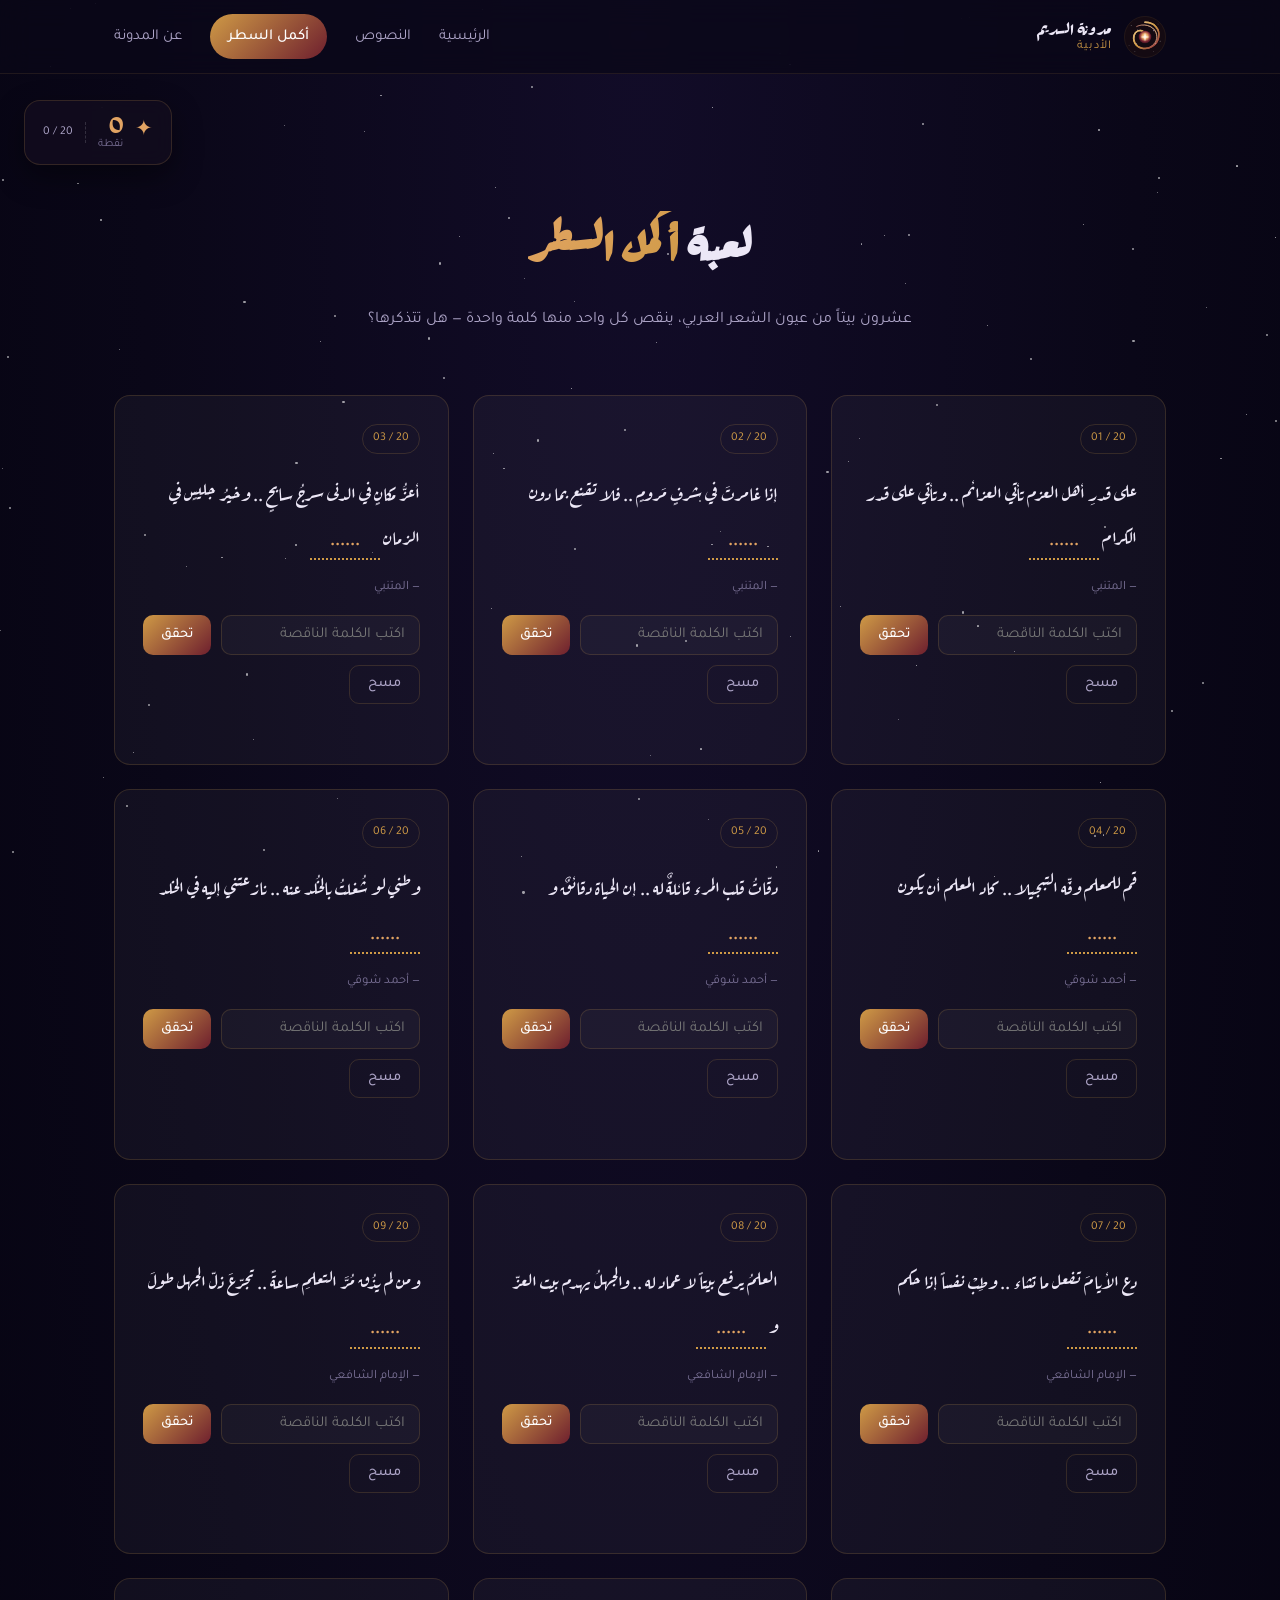
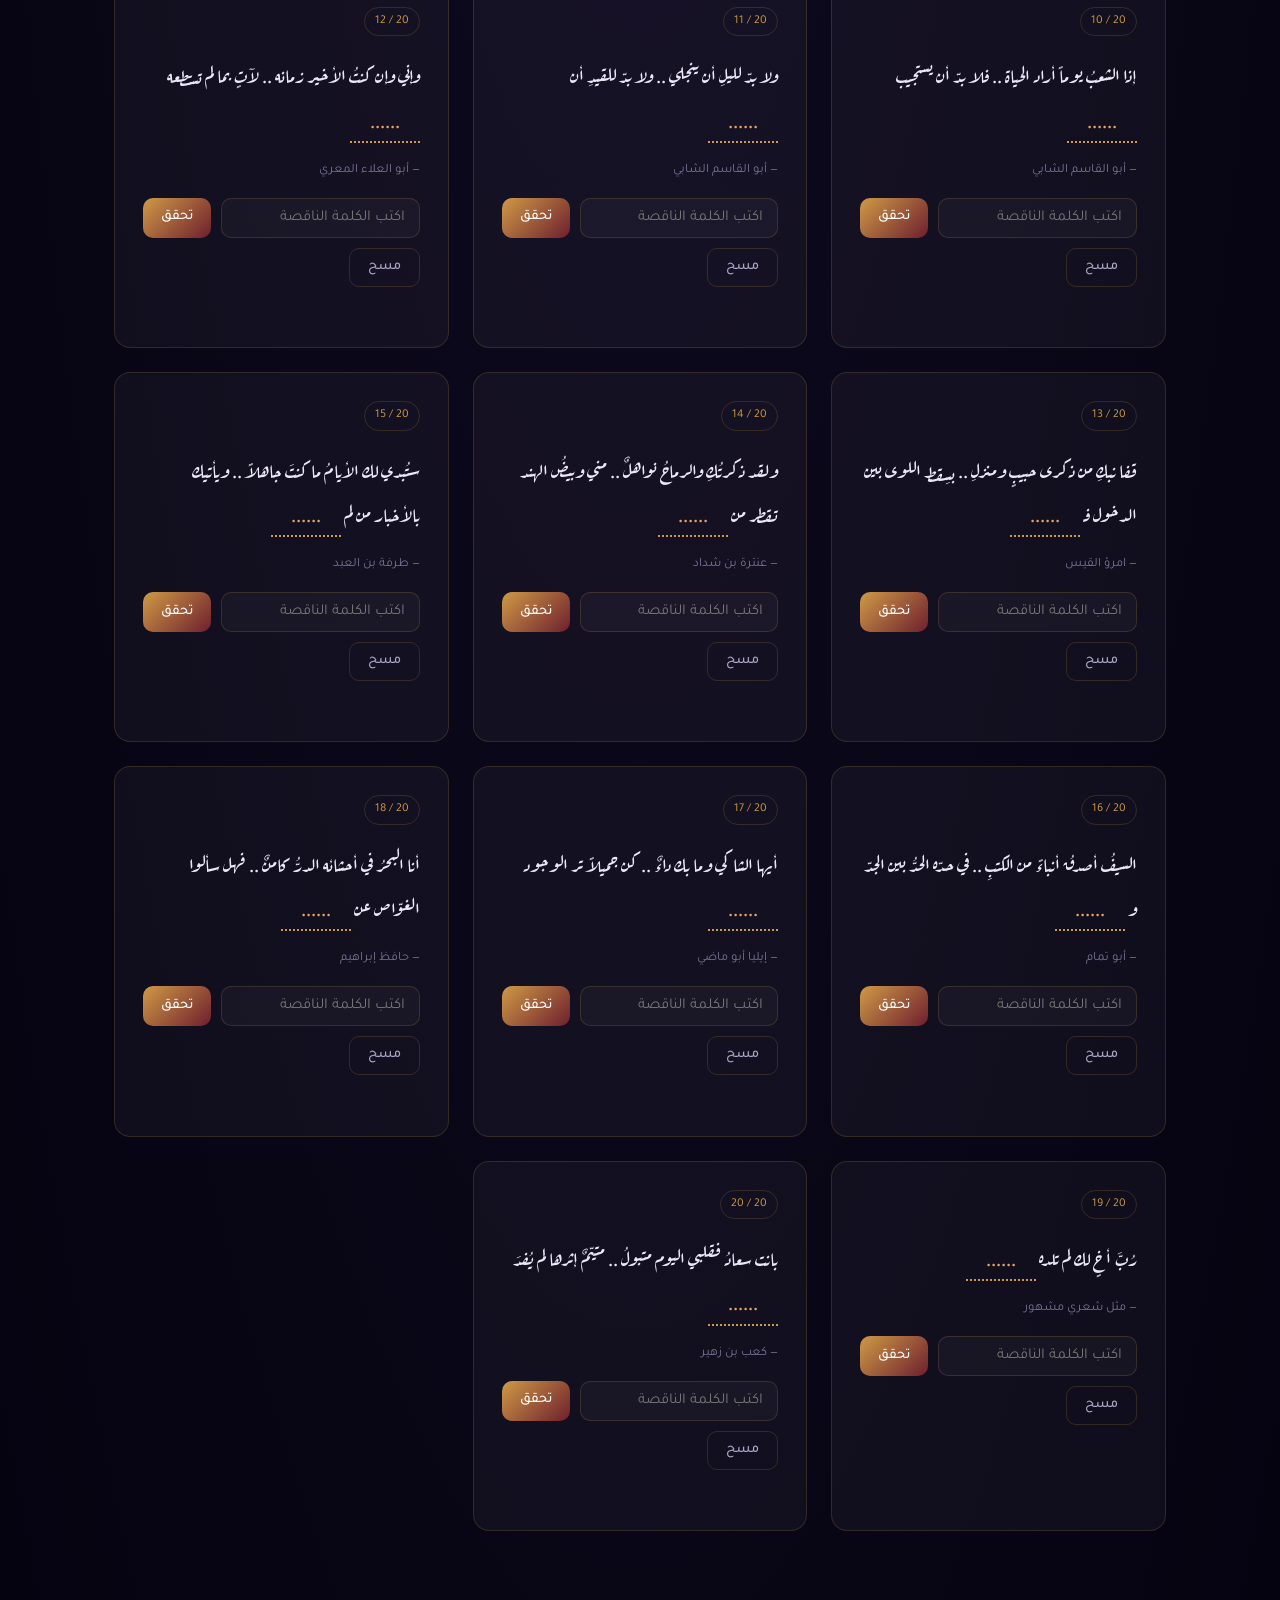
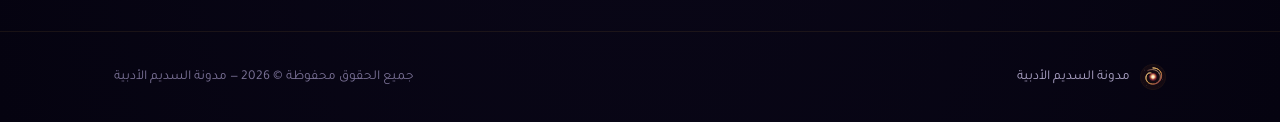
==== game.html @ 7755cc2d "Add poetry fill-in-the-blank game page (Akmil al-Satr) 20 famous Arabic verses each missing one word" ====
<!DOCTYPE html>
<html lang="ar" dir="rtl">
<head>
<meta charset="UTF-8">
<meta name="viewport" content="width=device-width, initial-scale=1.0">
<title>لعبة أكمل السطر — مدونة السديم الأدبية</title>
<meta name="description" content="اختبر ذاكرتك الأدبية: أكمل الكلمة الناقصة في أبيات شعرية مشهورة، واجمع النقاط.">
<link rel="icon" type="image/svg+xml" href="assets/logo.svg">
<link rel="preconnect" href="https://fonts.googleapis.com">
<link href="https://fonts.googleapis.com/css2?family=Rakkas&family=Aref+Ruqaa:wght@400;700&family=Tajawal:wght@300;400;500;700&display=swap" rel="stylesheet">
<link rel="stylesheet" href="style.css">
<link rel="stylesheet" href="game.css">
</head>
<body>

<div class="stars" id="stars"></div>

<header class="site-header">
  <div class="container header-inner">
    <a href="index.html" class="brand">
      <img src="assets/logo.svg" alt="شعار مدونة السديم" class="brand-logo">
      <div class="brand-text">
        <span class="brand-name">مدونة السديم</span>
        <span class="brand-sub">الأدبية</span>
      </div>
    </a>
    <nav class="main-nav" id="mainNav">
      <a href="index.html">الرئيسية</a>
      <a href="index.html#texts">النصوص</a>
      <a href="game.html" class="nav-cta">أكمل السطر</a>
      <a href="index.html#about">عن المدونة</a>
    </nav>
    <button class="nav-toggle" id="navToggle" aria-label="فتح القائمة">
      <span></span><span></span><span></span>
    </button>
  </div>
</header>

<div class="score-badge" id="scoreBadge">
  <span class="score-star">✦</span>
  <div class="score-nums">
    <span class="score-value" id="scoreValue">0</span>
    <span class="score-label">نقطة</span>
  </div>
  <div class="score-progress" id="scoreProgress">0 / 20</div>
</div>

<main class="game-main">
  <section class="game-hero">
    <div class="container">
      <h1 class="game-title">لعبة <span>أكمل السطر</span></h1>
      <p class="game-tagline">عشرون بيتاً من عيون الشعر العربي، ينقص كل واحد منها كلمة واحدة — هل تتذكرها؟</p>
    </div>
  </section>

  <section class="verses-section">
    <div class="container verses-grid" id="versesGrid"></div>
  </section>
</main>

<footer class="site-footer">
  <div class="container footer-inner">
    <div class="footer-brand">
      <img src="assets/logo.svg" alt="" class="footer-logo">
      <span>مدونة السديم الأدبية</span>
    </div>
    <p>جميع الحقوق محفوظة &copy; <span id="year"></span> — مدونة السديم الأدبية</p>
  </div>
</footer>

<script src="game.js"></script>
</body>
</html>
---- style.css ----
:root {
  --bg-deep: #0a0718;
  --bg-mid: #120c28;
  --bg-card: rgba(255, 255, 255, 0.04);
  --card-border: rgba(207, 158, 74, 0.18);
  --accent-1: #cf9a46;
  --accent-2: #e2a463;
  --accent-3: #6e1f2e;
  --accent-glow: 207, 158, 74;
  --shadow-glow: 110, 31, 46;
  --text-main: #ece7f6;
  --text-dim: #ada4c7;
  --text-faint: #7a7196;
  --radius: 16px;
  --font-display: 'Rakkas', 'Aref Ruqaa', serif;
  --font-serif: 'Aref Ruqaa', serif;
  --font-body: 'Tajawal', sans-serif;

  /* paper / manuscript palette for post cards */
  --ink: #3c2c1c;
  --ink-soft: #6a5439;
  --ink-faint: #8a7255;
  --stamp-ink: #7a2233;
  --paper-1: linear-gradient(160deg, #f6ecd2, #e8d8ab);
  --paper-2: linear-gradient(160deg, #f3e6da, #e3cfb5);
  --paper-3: linear-gradient(160deg, #eee6cf, #ddcd9e);
}

* { box-sizing: border-box; margin: 0; padding: 0; }

html { scroll-behavior: smooth; }

body {
  background: radial-gradient(ellipse at top, var(--bg-mid) 0%, var(--bg-deep) 55%, #050310 100%);
  color: var(--text-main);
  font-family: var(--font-body);
  line-height: 1.8;
  min-height: 100vh;
  overflow-x: hidden;
  position: relative;
}

.container {
  max-width: 1100px;
  margin: 0 auto;
  padding: 0 24px;
}

a { color: inherit; text-decoration: none; }
ul { list-style: none; }
img { max-width: 100%; display: block; }

/* ---------- starfield ---------- */
.stars {
  position: fixed;
  inset: 0;
  z-index: 0;
  pointer-events: none;
}
.stars span {
  position: absolute;
  width: 2px;
  height: 2px;
  background: #fff;
  border-radius: 50%;
  opacity: 0.6;
  animation: twinkle 4s ease-in-out infinite;
}
@keyframes twinkle {
  0%, 100% { opacity: 0.15; transform: scale(0.8); }
  50% { opacity: 0.9; transform: scale(1.4); }
}

/* ---------- header ---------- */
.site-header {
  position: sticky;
  top: 0;
  z-index: 100;
  background: rgba(10, 7, 24, 0.72);
  -webkit-backdrop-filter: blur(14px);
  backdrop-filter: blur(14px);
  border-bottom: 1px solid rgba(207, 158, 74, 0.12);
}
.header-inner {
  display: flex;
  align-items: center;
  justify-content: space-between;
  padding: 14px 24px;
}
.brand {
  display: flex;
  align-items: center;
  gap: 12px;
}
.brand-logo { width: 42px; height: 42px; }
.brand-text { display: flex; flex-direction: column; line-height: 1.15; }
.brand-name {
  font-family: var(--font-display);
  font-size: 1.15rem;
  color: var(--text-main);
}
.brand-sub {
  font-size: 0.75rem;
  color: var(--accent-1);
  letter-spacing: 1px;
}
.main-nav {
  display: flex;
  align-items: center;
  gap: 28px;
  font-size: 0.95rem;
}
.main-nav a { color: var(--text-dim); transition: color 0.2s; position: relative; }
.main-nav a:hover { color: var(--text-main); }
.nav-cta {
  background: linear-gradient(135deg, var(--accent-1), var(--accent-3));
  color: #fff !important;
  padding: 9px 18px;
  border-radius: 999px;
  font-weight: 500;
}
.nav-toggle {
  display: none;
  flex-direction: column;
  gap: 5px;
  background: none;
  border: none;
  cursor: pointer;
  padding: 6px;
}
.nav-toggle span { width: 24px; height: 2px; background: var(--text-main); border-radius: 2px; }

/* ---------- hero ---------- */
.hero {
  position: relative;
  padding: 110px 0 90px;
  text-align: center;
  overflow: hidden;
}
.hero-glow {
  position: absolute;
  top: -180px;
  left: 50%;
  transform: translateX(-50%);
  width: 700px;
  height: 700px;
  background: radial-gradient(circle, rgba(var(--accent-glow), 0.35) 0%, rgba(var(--accent-glow), 0) 70%);
  filter: blur(10px);
  z-index: 0;
}
.hero-inner { position: relative; z-index: 1; }
.hero-logo {
  width: 96px;
  height: 96px;
  margin: 0 auto 24px;
  animation: float 6s ease-in-out infinite;
  filter: drop-shadow(0 0 30px rgba(var(--accent-glow), 0.45));
}
@keyframes float {
  0%, 100% { transform: translateY(0); }
  50% { transform: translateY(-12px); }
}
.hero-title {
  font-family: var(--font-display);
  font-size: clamp(2.2rem, 5vw, 3.6rem);
  color: var(--text-main);
  margin-bottom: 18px;
}
.hero-title span {
  background: linear-gradient(135deg, var(--accent-2), var(--accent-1));
  -webkit-background-clip: text;
  background-clip: text;
  color: transparent;
}
.hero-tagline {
  max-width: 560px;
  margin: 0 auto 36px;
  color: var(--text-dim);
  font-size: 1.05rem;
  line-height: 2;
}
.hero-actions {
  display: flex;
  justify-content: center;
  gap: 16px;
  flex-wrap: wrap;
  margin-bottom: 56px;
}
.btn {
  display: inline-block;
  padding: 13px 30px;
  border-radius: 999px;
  font-weight: 500;
  font-size: 0.95rem;
  cursor: pointer;
  border: 1px solid transparent;
  transition: transform 0.2s, box-shadow 0.2s, background 0.2s;
}
.btn-primary {
  background: linear-gradient(135deg, var(--accent-1), var(--accent-3));
  color: #fff;
  box-shadow: 0 10px 30px rgba(var(--shadow-glow), 0.35);
}
.btn-primary:hover { transform: translateY(-2px); box-shadow: 0 14px 36px rgba(var(--shadow-glow), 0.5); }
.btn-ghost {
  background: transparent;
  border-color: rgba(var(--accent-glow), 0.4);
  color: var(--text-main);
}
.btn-ghost:hover { background: rgba(var(--accent-glow), 0.1); }
.btn-block { width: 100%; text-align: center; border: none; }
.hero-stats {
  display: flex;
  justify-content: center;
  gap: 56px;
}
.stat { display: flex; flex-direction: column; align-items: center; }
.stat-num {
  font-family: var(--font-display);
  font-size: 2.1rem;
  color: var(--accent-2);
}
.stat-label { color: var(--text-faint); font-size: 0.85rem; }

/* ---------- section head ---------- */
.section-head { text-align: center; max-width: 560px; margin: 0 auto 44px; }
.section-head h2 {
  font-family: var(--font-display);
  font-size: 2rem;
  margin-bottom: 12px;
}
.section-head p { color: var(--text-dim); }

.texts-section, .about-section { padding: 90px 0; position: relative; z-index: 1; }
.submit-section { padding: 90px 0; position: relative; z-index: 1; background: rgba(255,255,255,0.015); border-top: 1px solid rgba(207,158,74,0.08); border-bottom: 1px solid rgba(207,158,74,0.08); }

/* ---------- toolbar ---------- */
.toolbar {
  display: flex;
  gap: 16px;
  margin-bottom: 36px;
  flex-wrap: wrap;
}
.search-box {
  flex: 1;
  min-width: 240px;
  display: flex;
  align-items: center;
  gap: 10px;
  background: var(--bg-card);
  border: 1px solid var(--card-border);
  border-radius: 12px;
  padding: 12px 16px;
  color: var(--text-faint);
}
.search-box input {
  flex: 1;
  background: none;
  border: none;
  outline: none;
  color: var(--text-main);
  font-family: var(--font-body);
  font-size: 0.95rem;
}
.sort-select {
  background: var(--bg-card);
  border: 1px solid var(--card-border);
  border-radius: 12px;
  padding: 12px 16px;
  color: var(--text-main);
  font-family: var(--font-body);
  cursor: pointer;
}
.sort-select option { background: var(--bg-mid); }

/* ---------- posts grid : scattered paper notes ---------- */
.posts-grid {
  column-count: 3;
  column-gap: 20px;
}
@media (max-width: 980px) { .posts-grid { column-count: 2; } }
@media (max-width: 640px) { .posts-grid { column-count: 1; } }

.post-card {
  --rot: 0deg;
  --tx: 0px;
  --ty: 0px;
  --sc: 1;
  display: inline-block;
  width: 100%;
  -webkit-column-break-inside: avoid;
  break-inside: avoid;
  margin: 0 0 58px;
  cursor: pointer;
  position: relative;
  isolation: isolate;
  transform: translate(var(--tx), var(--ty)) rotate(var(--rot)) scale(var(--sc));
  filter: drop-shadow(0 14px 22px rgba(3, 2, 10, 0.55));
  transition: transform 0.45s cubic-bezier(.2,.8,.3,1), filter 0.45s;
}
.post-card:active {
  transform: translate(var(--tx), var(--ty)) rotate(var(--rot)) scale(calc(var(--sc) * 0.98));
}
@media (hover: hover) and (pointer: fine) {
  .post-card:hover {
    transform: translate(0, calc(var(--ty) - 10px)) rotate(0deg) scale(1.045);
    filter:
      drop-shadow(0 30px 38px rgba(3, 2, 10, 0.65))
      drop-shadow(0 0 30px rgba(var(--accent-glow), 0.55))
      drop-shadow(0 0 60px rgba(var(--accent-glow), 0.25));
    z-index: 5;
  }
}

.paper {
  position: relative;
  background: var(--paper-1);
  background-image:
    var(--paper-1),
    url("data:image/svg+xml;utf8,<svg xmlns='http://www.w3.org/2000/svg' width='120' height='120'><filter id='n'><feTurbulence type='fractalNoise' baseFrequency='0.85' numOctaves='2' stitchTiles='stitch'/></filter><rect width='100%25' height='100%25' filter='url(%23n)' opacity='0.45'/></svg>");
  background-blend-mode: normal, overlay;
  color: var(--ink);
  padding: 34px 30px 22px;
  overflow: hidden;
  clip-path: polygon(
    0% 3%, 5% 0%, 11% 2.5%, 17% 0%, 23% 2%, 29% 0%, 35% 2.5%, 41% 0%, 47% 2%, 53% 0%, 59% 2.5%, 65% 0%, 71% 2%, 77% 0%, 83% 2.5%, 89% 0%, 95% 2%, 100% 0%,
    100% 97%, 95% 100%, 89% 97.5%, 83% 100%, 77% 98%, 71% 100%, 65% 97.5%, 59% 100%, 53% 98%, 47% 100%, 41% 97.5%, 35% 100%, 29% 98%, 23% 100%, 17% 97.5%, 11% 100%, 5% 98%, 0% 100%
  );
}
.post-card.tone-2 .paper { background-image: var(--paper-2), url("data:image/svg+xml;utf8,<svg xmlns='http://www.w3.org/2000/svg' width='120' height='120'><filter id='n'><feTurbulence type='fractalNoise' baseFrequency='0.85' numOctaves='2' stitchTiles='stitch'/></filter><rect width='100%25' height='100%25' filter='url(%23n)' opacity='0.45'/></svg>"); }
.post-card.tone-3 .paper { background-image: var(--paper-3), url("data:image/svg+xml;utf8,<svg xmlns='http://www.w3.org/2000/svg' width='120' height='120'><filter id='n'><feTurbulence type='fractalNoise' baseFrequency='0.85' numOctaves='2' stitchTiles='stitch'/></filter><rect width='100%25' height='100%25' filter='url(%23n)' opacity='0.45'/></svg>"); }

/* subtle "gutter" shadow near the binding + a light sheen sweep on hover */
.paper::before {
  content: "";
  position: absolute;
  inset: 0;
  background: linear-gradient(90deg, rgba(0,0,0,0.14) 0%, transparent 6%, transparent 94%, rgba(0,0,0,0.08) 100%);
  pointer-events: none;
}
.paper::after {
  content: "";
  position: absolute;
  inset: -20%;
  background: linear-gradient(115deg, transparent 42%, rgba(255,255,255,0.55) 50%, transparent 58%);
  background-size: 260% 260%;
  background-position: -160% -160%;
  opacity: 0;
  pointer-events: none;
  mix-blend-mode: overlay;
  transition: opacity 0.35s ease;
}
@media (hover: hover) and (pointer: fine) {
  .post-card:hover .paper::after {
    opacity: 1;
    background-position: 160% 160%;
    transition: background-position 1.1s ease, opacity 0.35s ease;
  }
}

/* dog-eared corner, like a well-loved book page */
.page-fold {
  position: absolute;
  width: 30px;
  height: 30px;
  right: 0;
  bottom: 0;
  z-index: 2;
  background: linear-gradient(135deg, rgba(0,0,0,0.06) 45%, rgba(0,0,0,0.22) 50%, rgba(255,255,255,0.5) 52%, transparent 53%);
  clip-path: polygon(100% 0, 100% 100%, 0 100%);
  filter: drop-shadow(-3px -3px 3px rgba(0,0,0,0.25));
  pointer-events: none;
}

.pin {
  position: absolute;
  top: -9px;
  left: 50%;
  transform: translateX(-50%) rotate(calc(var(--rot) * -1));
  width: 16px;
  height: 16px;
  border-radius: 50%;
  background: radial-gradient(circle at 35% 30%, #ffe3b0, var(--accent-2) 55%, #8a5424 100%);
  box-shadow: 0 3px 6px rgba(0,0,0,0.5);
  z-index: 3;
}
.ribbon {
  position: absolute;
  top: -6px;
  right: 20%;
  width: 18px;
  height: 34px;
  background: linear-gradient(180deg, #9a2e42, var(--stamp-ink));
  clip-path: polygon(0 0, 100% 0, 100% 72%, 50% 100%, 0 72%);
  box-shadow: 0 6px 10px rgba(0,0,0,0.4), inset 2px 0 4px rgba(255,255,255,0.15);
  z-index: 3;
}

.stamp {
  position: absolute;
  top: 14px;
  left: 14px;
  width: 60px;
  height: 60px;
  border: 2px solid var(--stamp-ink);
  border-radius: 50%;
  display: flex;
  align-items: center;
  justify-content: center;
  transform: rotate(-11deg);
  mix-blend-mode: multiply;
  opacity: 0.85;
  pointer-events: none;
}
.stamp::before {
  content: "";
  position: absolute;
  inset: 4px;
  border: 1px solid var(--stamp-ink);
  border-radius: 50%;
}
.stamp-id {
  font-size: 0.48rem;
  font-weight: 700;
  letter-spacing: 0.3px;
  color: var(--stamp-ink);
  direction: ltr;
  text-align: center;
  line-height: 1.2;
  font-family: 'Tajawal', monospace;
}

.card-title {
  font-family: var(--font-serif);
  font-size: 1.35rem;
  color: var(--ink);
  margin: 8px 0 12px 78px;
  min-height: 1.4em;
  position: relative;
}
.card-excerpt {
  color: var(--ink-soft);
  font-size: 0.95rem;
  line-height: 1.9;
  display: -webkit-box;
  -webkit-line-clamp: 4;
  -webkit-box-orient: vertical;
  overflow: hidden;
  position: relative;
}
.read-more {
  display: inline-flex;
  align-items: center;
  gap: 6px;
  margin-top: 14px;
  background: none;
  border: none;
  padding: 0;
  font-family: var(--font-body);
  font-size: 0.85rem;
  font-weight: 700;
  color: var(--stamp-ink);
  cursor: pointer;
  position: relative;
}
.read-more::after { content: "\2190"; transition: transform 0.25s; display: inline-block; }
.read-more::before {
  content: "";
  position: absolute;
  right: 0;
  bottom: -3px;
  width: 100%;
  height: 1px;
  background: currentColor;
  transform: scaleX(0);
  transform-origin: right;
  transition: transform 0.3s;
}
@media (hover: hover) and (pointer: fine) {
  .post-card:hover .read-more::after { transform: translateX(-5px); }
  .post-card:hover .read-more::before { transform: scaleX(1); }
}

.card-footer {
  display: flex;
  justify-content: space-between;
  align-items: center;
  margin-top: 16px;
  padding-top: 12px;
  border-top: 1px dashed rgba(60, 44, 28, 0.35);
  font-size: 0.8rem;
  color: var(--ink-faint);
}
.card-author { color: var(--stamp-ink); font-weight: 700; }

.empty-state { text-align: center; color: var(--text-faint); padding: 40px 0; }

/* ---------- submit ---------- */
.submit-grid {
  display: block;
  max-width: 640px;
  margin: 0 auto;
  text-align: center;
}
.submit-info h2 { font-family: var(--font-display); font-size: 2rem; margin-bottom: 18px; }
.submit-info p { color: var(--text-dim); margin-bottom: 20px; }
.submit-info .info-list { display: inline-block; text-align: right; }
.info-list li {
  position: relative;
  padding-right: 24px;
  margin-bottom: 12px;
  color: var(--text-dim);
  font-size: 0.92rem;
}
.info-list li::before {
  content: "✦";
  position: absolute;
  right: 0;
  color: var(--accent-2);
}
.submit-form {
  background: var(--bg-card);
  border: 1px solid var(--card-border);
  border-radius: var(--radius);
  padding: 32px;
  display: flex;
  flex-direction: column;
  gap: 18px;
}
.field { display: flex; flex-direction: column; gap: 8px; }
.field label { font-size: 0.88rem; color: var(--text-dim); }
.field .optional { color: var(--text-faint); font-size: 0.78rem; }
.field input, .field textarea {
  background: rgba(255,255,255,0.03);
  border: 1px solid var(--card-border);
  border-radius: 10px;
  padding: 12px 14px;
  color: var(--text-main);
  font-family: var(--font-body);
  font-size: 0.95rem;
  outline: none;
  resize: vertical;
  transition: border-color 0.2s;
}
.field input:focus, .field textarea:focus { border-color: var(--accent-1); }

/* ---------- about ---------- */
.about-inner { text-align: center; max-width: 680px; margin: 0 auto; }
.about-logo { width: 70px; height: 70px; margin: 0 auto 22px; opacity: 0.9; }
.about-section h2 { font-family: var(--font-display); font-size: 2rem; margin-bottom: 20px; }
.about-section p { color: var(--text-dim); margin-bottom: 16px; }

/* ---------- footer ---------- */
.site-footer {
  border-top: 1px solid rgba(207, 158, 74, 0.1);
  padding: 32px 0;
  position: relative;
  z-index: 1;
}
.footer-inner {
  display: flex;
  justify-content: space-between;
  align-items: center;
  flex-wrap: wrap;
  gap: 12px;
  color: var(--text-faint);
  font-size: 0.85rem;
}
.footer-brand { display: flex; align-items: center; gap: 10px; color: var(--text-dim); }
.footer-logo { width: 26px; height: 26px; }

/* ---------- modal ---------- */
.modal-overlay {
  position: fixed;
  inset: 0;
  background: rgba(5, 3, 16, 0.78);
  -webkit-backdrop-filter: blur(6px);
  backdrop-filter: blur(6px);
  display: flex;
  align-items: center;
  justify-content: center;
  z-index: 1000;
  opacity: 0;
  pointer-events: none;
  transition: opacity 0.25s;
  padding: 24px;
}
.modal-overlay.active { opacity: 1; pointer-events: auto; }
.modal {
  background:
    var(--paper-1),
    url("data:image/svg+xml;utf8,<svg xmlns='http://www.w3.org/2000/svg' width='140' height='140'><filter id='n'><feTurbulence type='fractalNoise' baseFrequency='0.8' numOctaves='2' stitchTiles='stitch'/></filter><rect width='100%25' height='100%25' filter='url(%23n)' opacity='0.4'/></svg>");
  background-blend-mode: normal, overlay;
  color: var(--ink);
  border: none;
  border-radius: 4px;
  max-width: 640px;
  width: 100%;
  max-height: 85vh;
  overflow-y: auto;
  padding: 52px 46px 42px;
  position: relative;
  transform: translateY(20px) scale(0.98) rotate(-0.6deg);
  transition: transform 0.3s;
  box-shadow: 0 30px 60px rgba(0,0,0,0.55);
}
.modal-overlay.active .modal { transform: translateY(0) scale(1) rotate(-0.4deg); }
.modal-close {
  position: absolute;
  top: 16px;
  left: 16px;
  background: rgba(60, 44, 28, 0.12);
  border: none;
  color: var(--ink);
  width: 34px;
  height: 34px;
  border-radius: 50%;
  font-size: 1.3rem;
  cursor: pointer;
  line-height: 1;
  z-index: 2;
}
.modal-id {
  display: inline-flex;
  align-items: center;
  justify-content: center;
  width: 76px;
  height: 76px;
  border: 2px solid var(--stamp-ink);
  border-radius: 50%;
  position: relative;
  font-size: 0.56rem;
  font-weight: 700;
  color: var(--stamp-ink);
  font-family: 'Tajawal', monospace;
  direction: ltr;
  text-align: center;
  transform: rotate(-9deg);
  mix-blend-mode: multiply;
  margin-bottom: 18px;
}
.modal-id::before {
  content: "";
  position: absolute;
  inset: 5px;
  border: 1px solid var(--stamp-ink);
  border-radius: 50%;
}
.modal-title { font-family: var(--font-serif); font-size: 1.8rem; margin-bottom: 8px; color: var(--ink); }
.modal-meta { color: var(--ink-faint); font-size: 0.85rem; margin-bottom: 26px; }
.modal-meta .dot { margin: 0 8px; }
.modal-body {
  color: var(--ink-soft);
  font-size: 1.05rem;
  line-height: 2.2;
  white-space: pre-wrap;
  margin-bottom: 30px;
  font-family: var(--font-serif);
}
.btn-copy {
  font-size: 0.85rem;
  padding: 10px 20px;
  border-color: rgba(60, 44, 28, 0.4);
  color: var(--ink);
}
.btn-copy:hover { background: rgba(60, 44, 28, 0.08); }

/* ---------- toast ---------- */
.toast {
  position: fixed;
  bottom: 28px;
  left: 50%;
  transform: translateX(-50%) translateY(20px);
  background: linear-gradient(135deg, var(--accent-1), var(--accent-3));
  color: #fff;
  padding: 13px 26px;
  border-radius: 999px;
  font-size: 0.9rem;
  opacity: 0;
  pointer-events: none;
  transition: opacity 0.3s, transform 0.3s;
  z-index: 2000;
  box-shadow: 0 10px 30px rgba(0,0,0,0.4);
}
.toast.show { opacity: 1; transform: translateX(-50%) translateY(0); }

/* ---------- reveal animation ---------- */
.reveal { opacity: 0; transform: translateY(24px); transition: opacity 0.6s ease, transform 0.6s ease; }
.reveal.visible { opacity: 1; transform: translateY(0); }

/* ---------- responsive ---------- */
@media (max-width: 720px) {
  .main-nav {
    position: fixed;
    top: 70px;
    right: 0;
    left: 0;
    background: rgba(10, 7, 24, 0.97);
    flex-direction: column;
    align-items: flex-start;
    padding: 24px;
    gap: 18px;
    transform: translateY(-140%);
    transition: transform 0.3s;
    border-bottom: 1px solid rgba(207,158,74,0.15);
  }
  .main-nav.open { transform: translateY(0); }
  .nav-toggle { display: flex; }
  .hero { padding: 80px 0 60px; }
  .hero-stats { gap: 32px; }
}
---- game.css ----
/* ---------- score badge ---------- */
.score-badge {
  position: fixed;
  top: 100px;
  left: 24px;
  z-index: 90;
  display: flex;
  align-items: center;
  gap: 12px;
  background: rgba(18, 12, 30, 0.85);
  border: 1px solid var(--card-border);
  border-radius: 16px;
  padding: 12px 18px;
  backdrop-filter: blur(10px);
  -webkit-backdrop-filter: blur(10px);
  box-shadow: 0 12px 30px rgba(0,0,0,0.4);
}
.score-star {
  color: var(--accent-2);
  font-size: 1.3rem;
}
.score-nums { display: flex; flex-direction: column; line-height: 1.1; }
.score-value {
  font-family: var(--font-display);
  font-size: 1.5rem;
  color: var(--accent-2);
}
.score-label { font-size: 0.7rem; color: var(--text-faint); }
.score-progress {
  font-size: 0.75rem;
  color: var(--text-dim);
  border-right: 1px dashed rgba(255,255,255,0.15);
  padding-right: 12px;
  direction: ltr;
}

@media (max-width: 720px) {
  .score-badge {
    position: static;
    margin: 0 auto 30px;
    width: fit-content;
  }
}

/* ---------- hero ---------- */
.game-hero {
  padding: 130px 0 40px;
  text-align: center;
  position: relative;
  z-index: 1;
}
.game-title {
  font-family: var(--font-display);
  font-size: clamp(2rem, 4.5vw, 3rem);
  margin-bottom: 14px;
}
.game-title span {
  background: linear-gradient(135deg, var(--accent-2), var(--accent-1));
  -webkit-background-clip: text;
  background-clip: text;
  color: transparent;
}
.game-tagline {
  color: var(--text-dim);
  max-width: 560px;
  margin: 0 auto;
  font-size: 1rem;
  line-height: 1.9;
}

/* ---------- verses ---------- */
.verses-section { padding: 20px 0 100px; position: relative; z-index: 1; }
.verses-grid {
  display: grid;
  grid-template-columns: repeat(auto-fill, minmax(320px, 1fr));
  gap: 24px;
}

.verse-card {
  background: var(--bg-card);
  border: 1px solid var(--card-border);
  border-radius: var(--radius);
  padding: 28px;
  display: flex;
  flex-direction: column;
  gap: 16px;
  transition: border-color 0.3s, box-shadow 0.3s;
}
.verse-index {
  font-family: 'Tajawal', monospace;
  font-size: 0.75rem;
  color: var(--accent-1);
  direction: ltr;
  align-self: flex-start;
  border: 1px solid var(--card-border);
  border-radius: 999px;
  padding: 3px 10px;
}
.verse-text {
  font-family: var(--font-serif);
  font-size: 1.2rem;
  line-height: 2.3;
  color: var(--text-main);
}
.verse-text .blank {
  display: inline-block;
  min-width: 70px;
  border-bottom: 2px dotted var(--accent-1);
  color: var(--accent-2);
  text-align: center;
}
.verse-poet {
  font-size: 0.8rem;
  color: var(--text-faint);
}
.verse-controls {
  display: flex;
  gap: 10px;
  flex-wrap: wrap;
}
.verse-input {
  flex: 1;
  min-width: 150px;
  background: rgba(255,255,255,0.03);
  border: 1px solid var(--card-border);
  border-radius: 10px;
  padding: 10px 14px;
  color: var(--text-main);
  font-family: var(--font-body);
  font-size: 0.95rem;
  outline: none;
  transition: border-color 0.2s;
}
.verse-input:focus { border-color: var(--accent-1); }
.verse-input:disabled { opacity: 0.6; }

.btn-check, .btn-clear {
  border: none;
  border-radius: 10px;
  padding: 10px 18px;
  font-family: var(--font-body);
  font-size: 0.9rem;
  font-weight: 500;
  cursor: pointer;
  transition: background 0.3s, transform 0.15s, color 0.3s;
}
.btn-check {
  background: linear-gradient(135deg, var(--accent-1), var(--accent-3));
  color: #fff;
}
.btn-check:active { transform: scale(0.97); }
.btn-clear {
  background: transparent;
  border: 1px solid var(--card-border);
  color: var(--text-dim);
}
.btn-clear:hover { background: rgba(255,255,255,0.05); }

.verse-feedback {
  font-size: 0.85rem;
  min-height: 1.2em;
  color: var(--text-faint);
}

.verse-card.is-correct {
  border-color: rgba(70, 200, 130, 0.55);
  box-shadow: 0 0 26px rgba(70, 200, 130, 0.15);
}
.verse-card.is-correct .btn-check {
  background: linear-gradient(135deg, #4bd482, #1f8f4a);
}
.verse-card.is-correct .verse-feedback { color: #6fe0a0; }

.verse-card.is-wrong {
  border-color: rgba(224, 90, 90, 0.55);
  box-shadow: 0 0 26px rgba(224, 90, 90, 0.13);
}
.verse-card.is-wrong .btn-check {
  background: linear-gradient(135deg, #e05a5a, #a52f2f);
}
.verse-card.is-wrong .verse-feedback { color: #ef9494; }

@media (max-width: 640px) {
  .verses-grid { grid-template-columns: 1fr; }
  .game-hero { padding: 110px 0 30px; }
}
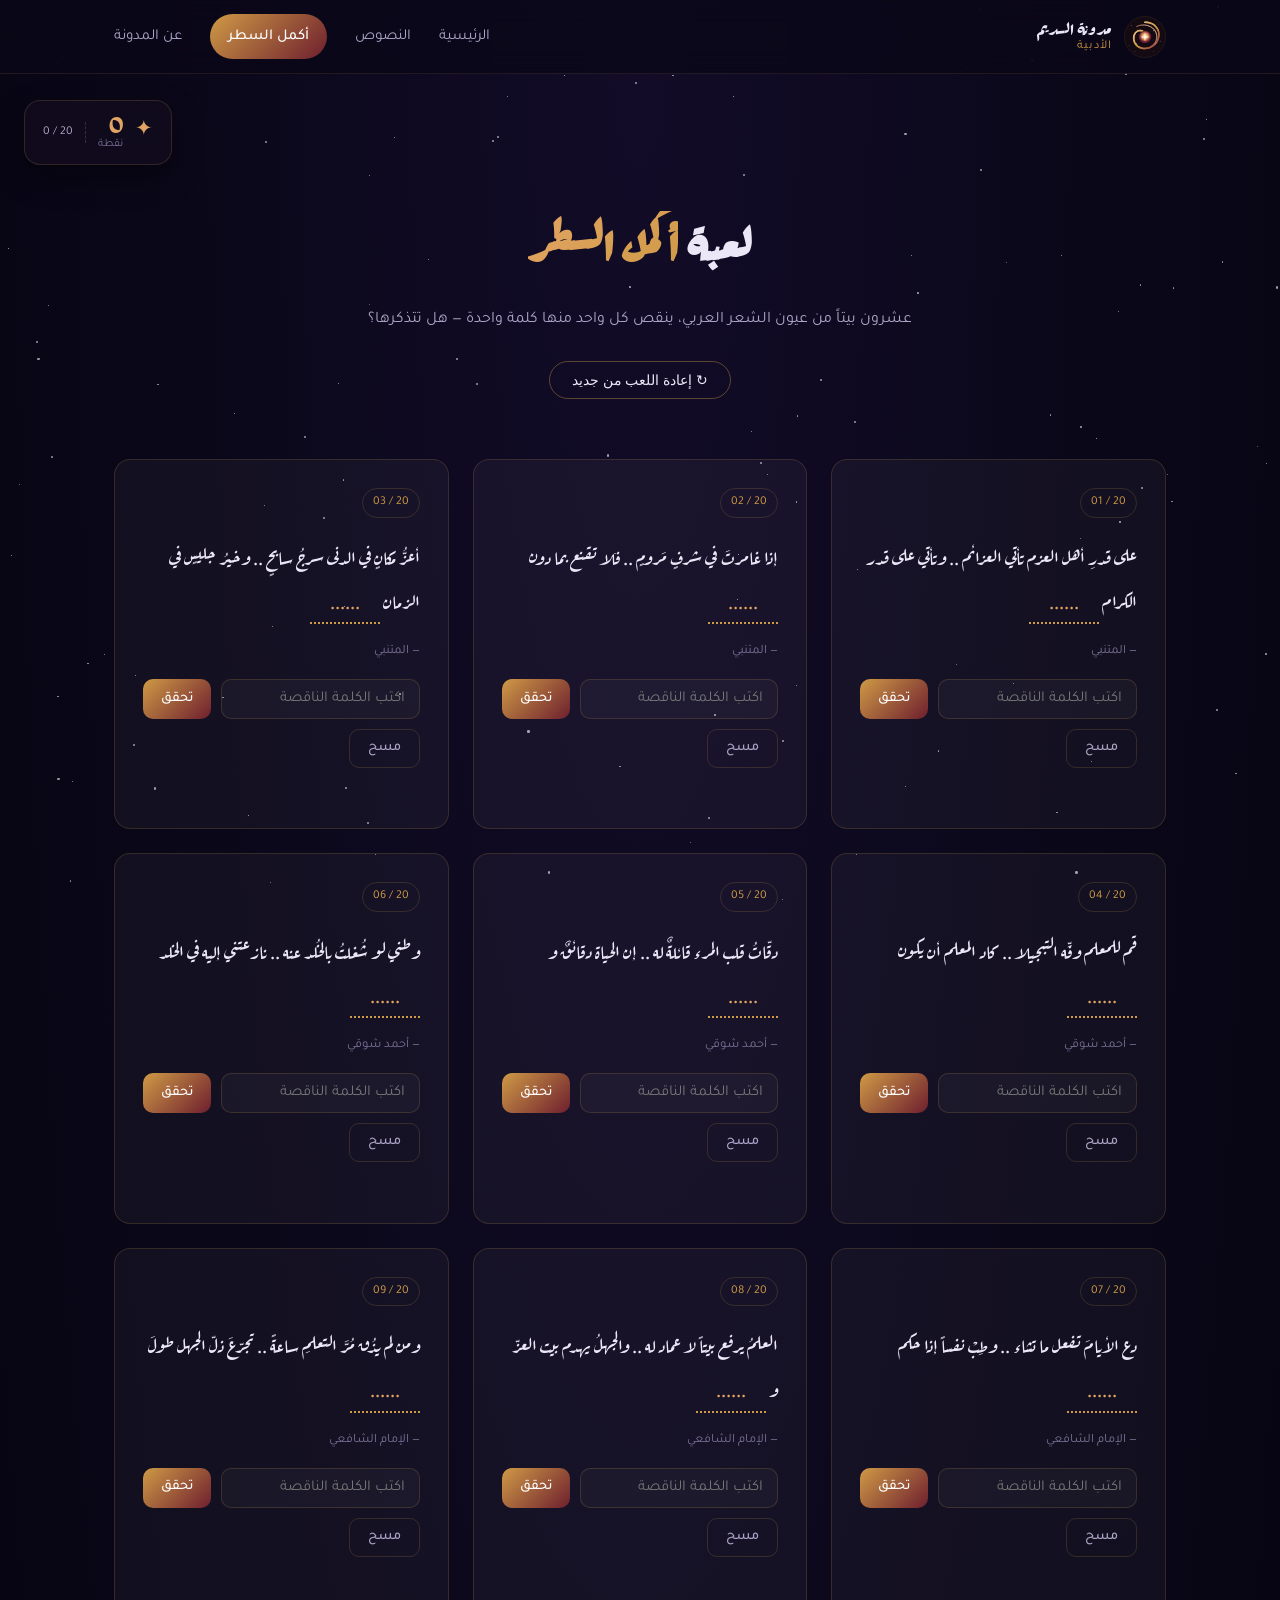
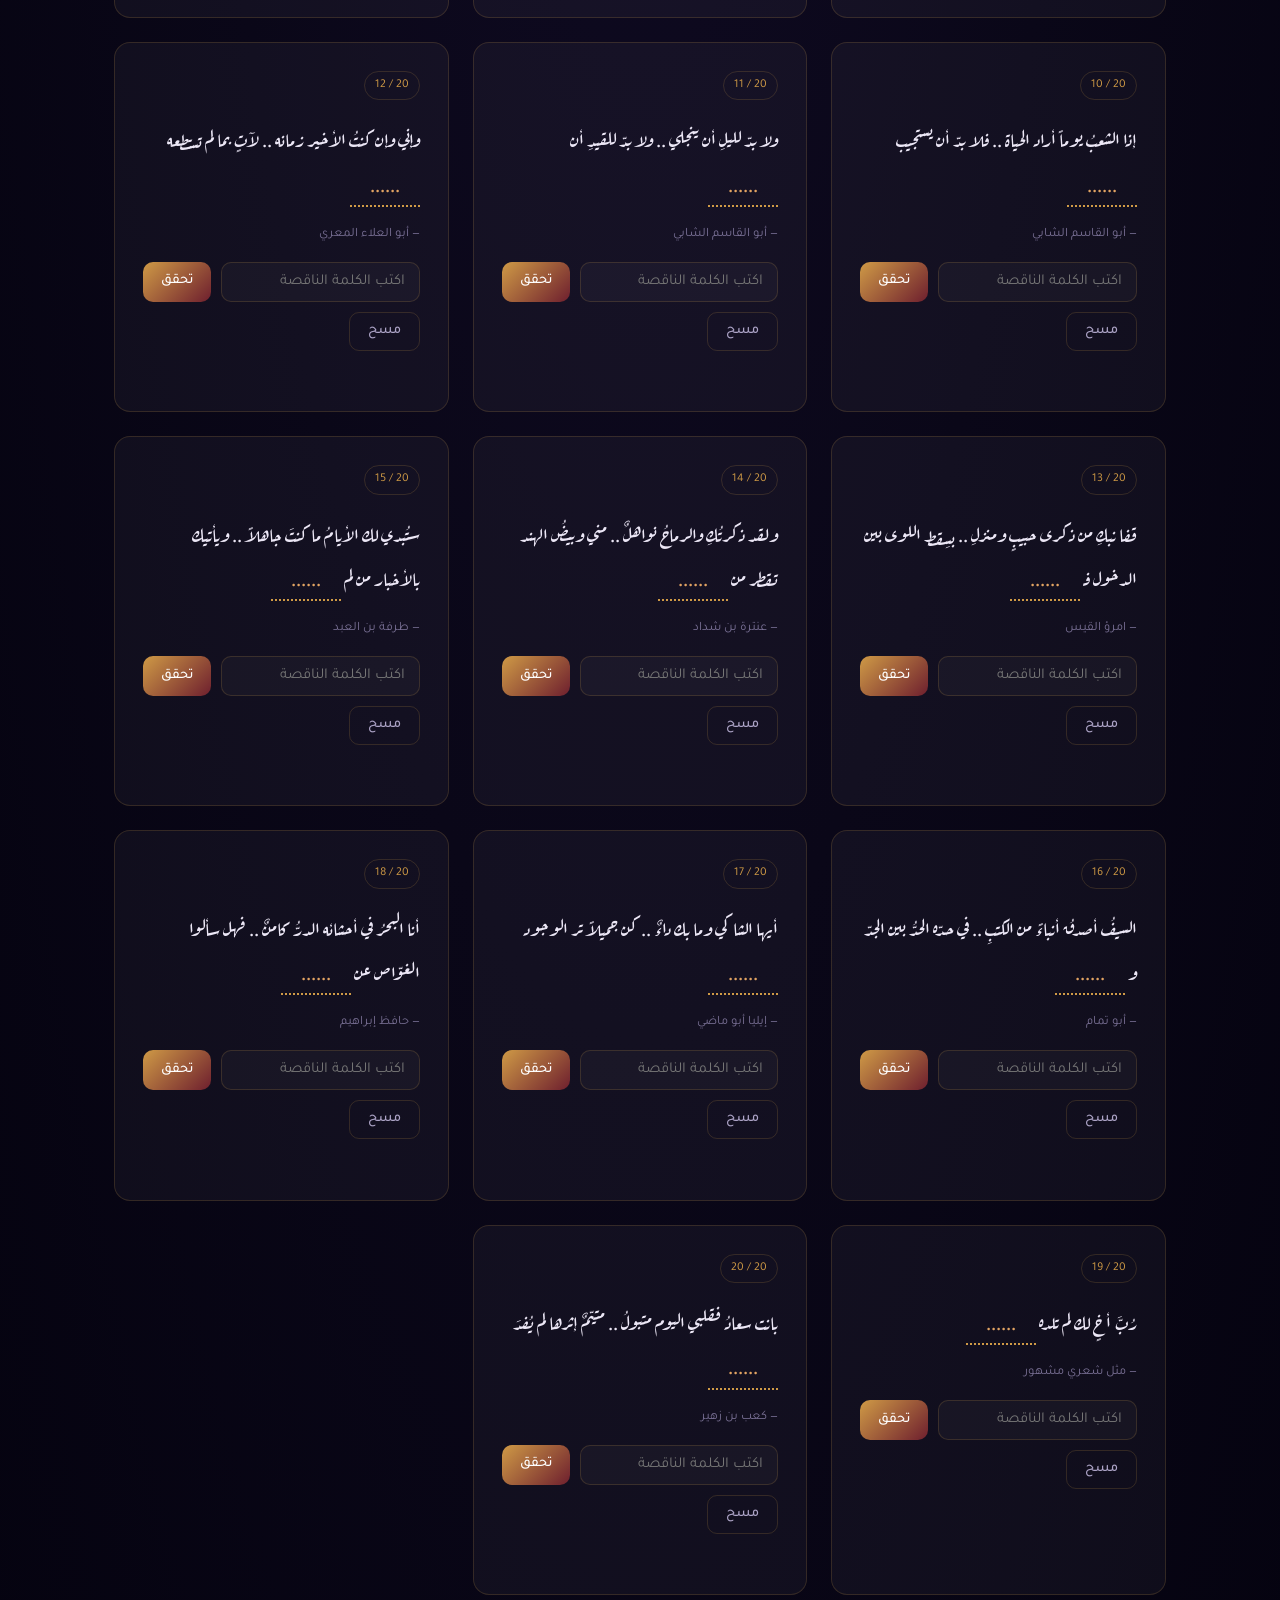
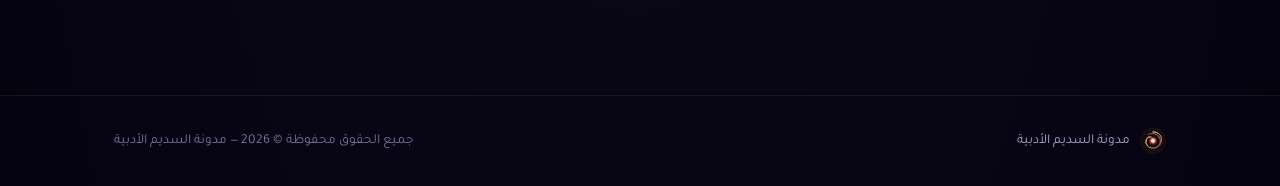
==== commit b6aafc64: "Add reset button to poetry game Lets players clear their score and solved answers to replay from scr" ====
--- a/game.html
+++ b/game.html
@@ -50,6 +50,7 @@
     <div class="container">
       <h1 class="game-title">لعبة <span>أكمل السطر</span></h1>
       <p class="game-tagline">عشرون بيتاً من عيون الشعر العربي، ينقص كل واحد منها كلمة واحدة — هل تتذكرها؟</p>
+      <button type="button" class="btn btn-ghost btn-reset" id="resetGame">↻ إعادة اللعب من جديد</button>
     </div>
   </section>
 
--- a/game.css
+++ b/game.css
@@ -66,6 +66,11 @@
   margin: 0 auto;
   font-size: 1rem;
   line-height: 1.9;
+}
+.btn-reset {
+  margin-top: 26px;
+  font-size: 0.85rem;
+  padding: 10px 22px;
 }
 
 /* ---------- verses ---------- */
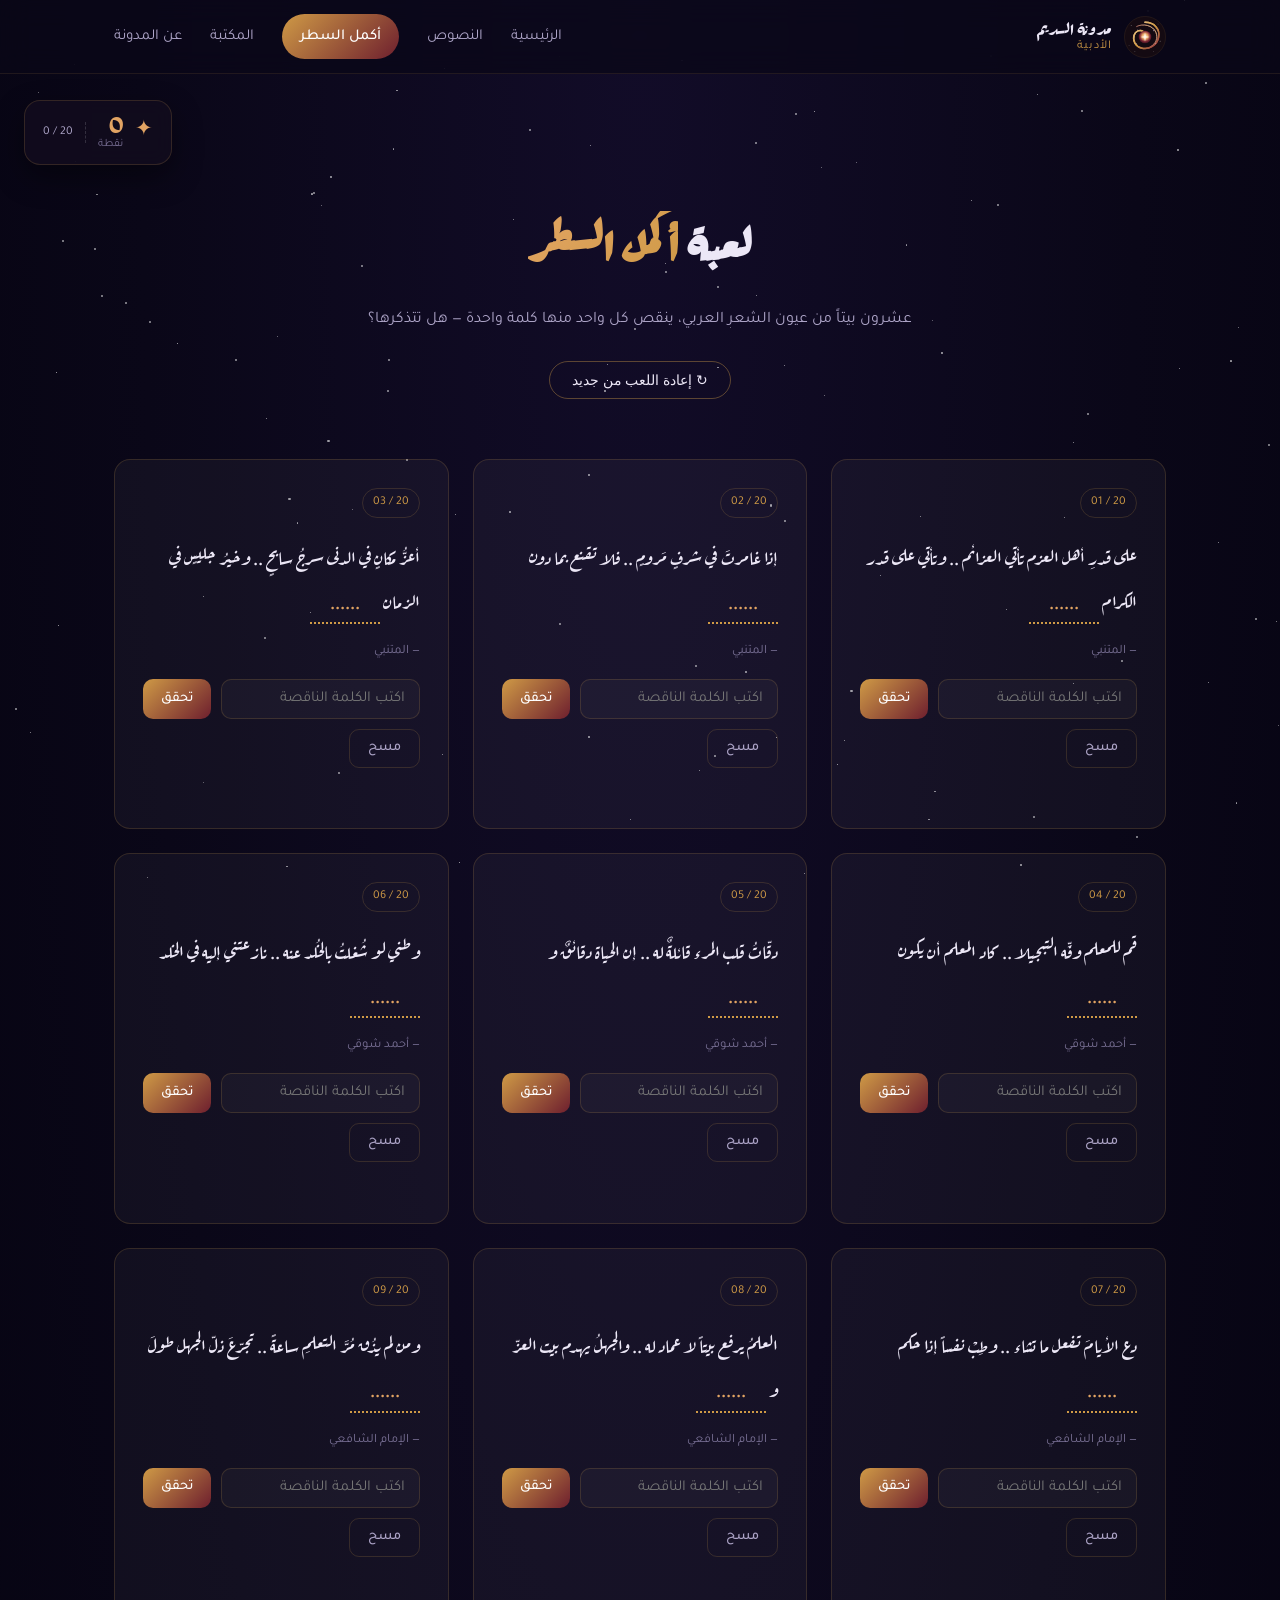
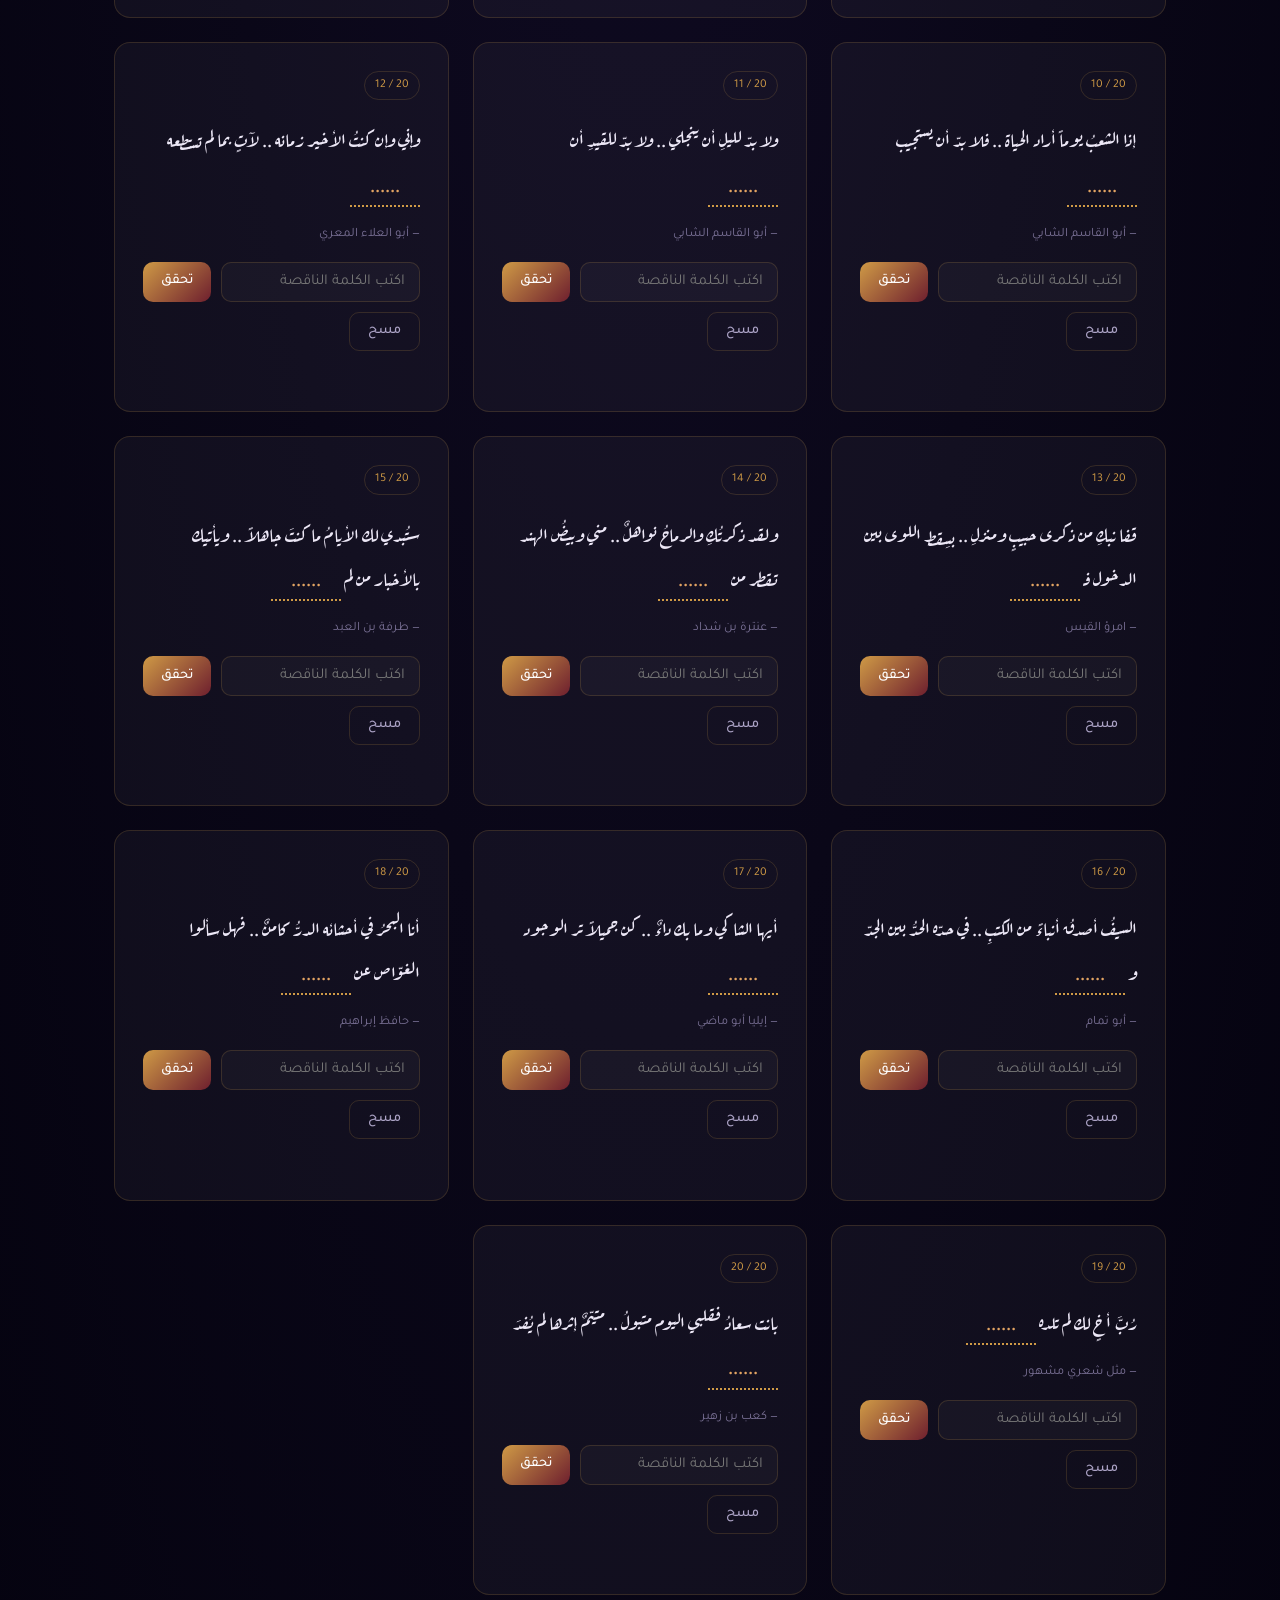
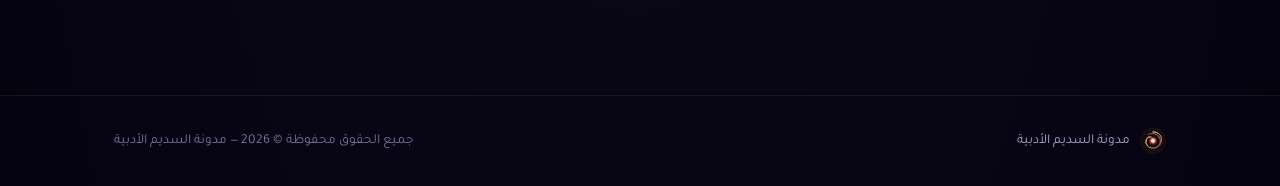
==== commit 0a0a8361: "Add legal free book directory (Maktabat al-Sadeem) New library page links out to verified free and l" ====
--- a/game.html
+++ b/game.html
@@ -28,6 +28,7 @@
       <a href="index.html">الرئيسية</a>
       <a href="index.html#texts">النصوص</a>
       <a href="game.html" class="nav-cta">أكمل السطر</a>
+      <a href="library.html">المكتبة</a>
       <a href="index.html#about">عن المدونة</a>
     </nav>
     <button class="nav-toggle" id="navToggle" aria-label="فتح القائمة">
--- a/style.css
+++ b/style.css
@@ -232,6 +232,102 @@
 .section-head p { color: var(--text-dim); }
 
 .texts-section, .about-section { padding: 90px 0; position: relative; z-index: 1; }
+
+/* ---------- wheel of inspiration ---------- */
+.wheel-section { padding: 30px 0 100px; position: relative; z-index: 1; }
+.wheel-inner { text-align: center; }
+
+.wheel-stage {
+  position: relative;
+  width: 280px;
+  height: 280px;
+  margin: 10px auto 34px;
+}
+.wheel-pointer {
+  position: absolute;
+  top: -14px;
+  left: 50%;
+  transform: translateX(-50%);
+  color: var(--accent-2);
+  font-size: 1.8rem;
+  z-index: 3;
+  filter: drop-shadow(0 4px 6px rgba(0,0,0,0.5));
+}
+.wheel-dial {
+  width: 100%;
+  height: 100%;
+  border-radius: 50%;
+  background:
+    repeating-conic-gradient(rgba(255,255,255,0.18) 0deg 0.6deg, transparent 0.6deg 30deg),
+    conic-gradient(
+      #cf9a46 0deg 30deg, #6e1f2e 30deg 60deg, #e8d8ab 60deg 90deg, #241726 90deg 120deg,
+      #cf9a46 120deg 150deg, #6e1f2e 150deg 180deg, #e8d8ab 180deg 210deg, #241726 210deg 240deg,
+      #cf9a46 240deg 270deg, #6e1f2e 270deg 300deg, #e8d8ab 300deg 330deg, #241726 330deg 360deg
+    );
+  border: 4px solid rgba(207, 158, 74, 0.6);
+  box-shadow: 0 0 0 6px rgba(10, 7, 24, 0.9), 0 20px 50px rgba(0,0,0,0.55);
+  position: relative;
+  transition: transform 4.2s cubic-bezier(0.15, 0.68, 0.1, 1);
+  will-change: transform;
+}
+.wheel-hub {
+  position: absolute;
+  top: 50%;
+  left: 50%;
+  transform: translate(-50%, -50%);
+  width: 66px;
+  height: 66px;
+  border-radius: 50%;
+  background: #0c0821;
+  border: 3px solid var(--accent-2);
+  display: flex;
+  align-items: center;
+  justify-content: center;
+  box-shadow: 0 0 20px rgba(0,0,0,0.6);
+}
+.wheel-hub img { width: 40px; height: 40px; }
+
+.quote-reveal {
+  max-width: 560px;
+  margin: 36px auto 0;
+  background: var(--bg-card);
+  border: 1px solid var(--card-border);
+  border-radius: var(--radius);
+  padding: 32px 30px 26px;
+  position: relative;
+  animation: quoteIn 0.5s ease;
+}
+.quote-reveal[hidden] { display: none; }
+@keyframes quoteIn {
+  from { opacity: 0; transform: translateY(14px); }
+  to { opacity: 1; transform: translateY(0); }
+}
+.quote-mark {
+  position: absolute;
+  top: -6px;
+  right: 24px;
+  font-family: var(--font-display);
+  font-size: 3.5rem;
+  color: var(--accent-1);
+  opacity: 0.7;
+  line-height: 1;
+}
+.quote-text {
+  font-family: var(--font-serif);
+  font-size: 1.25rem;
+  line-height: 2;
+  color: var(--text-main);
+  margin-bottom: 14px;
+}
+.quote-author {
+  font-size: 0.9rem;
+  color: var(--accent-2);
+  font-weight: 600;
+}
+
+@media (max-width: 480px) {
+  .wheel-stage { width: 230px; height: 230px; }
+}
 .submit-section { padding: 90px 0; position: relative; z-index: 1; background: rgba(255,255,255,0.015); border-top: 1px solid rgba(207,158,74,0.08); border-bottom: 1px solid rgba(207,158,74,0.08); }
 
 /* ---------- toolbar ---------- */
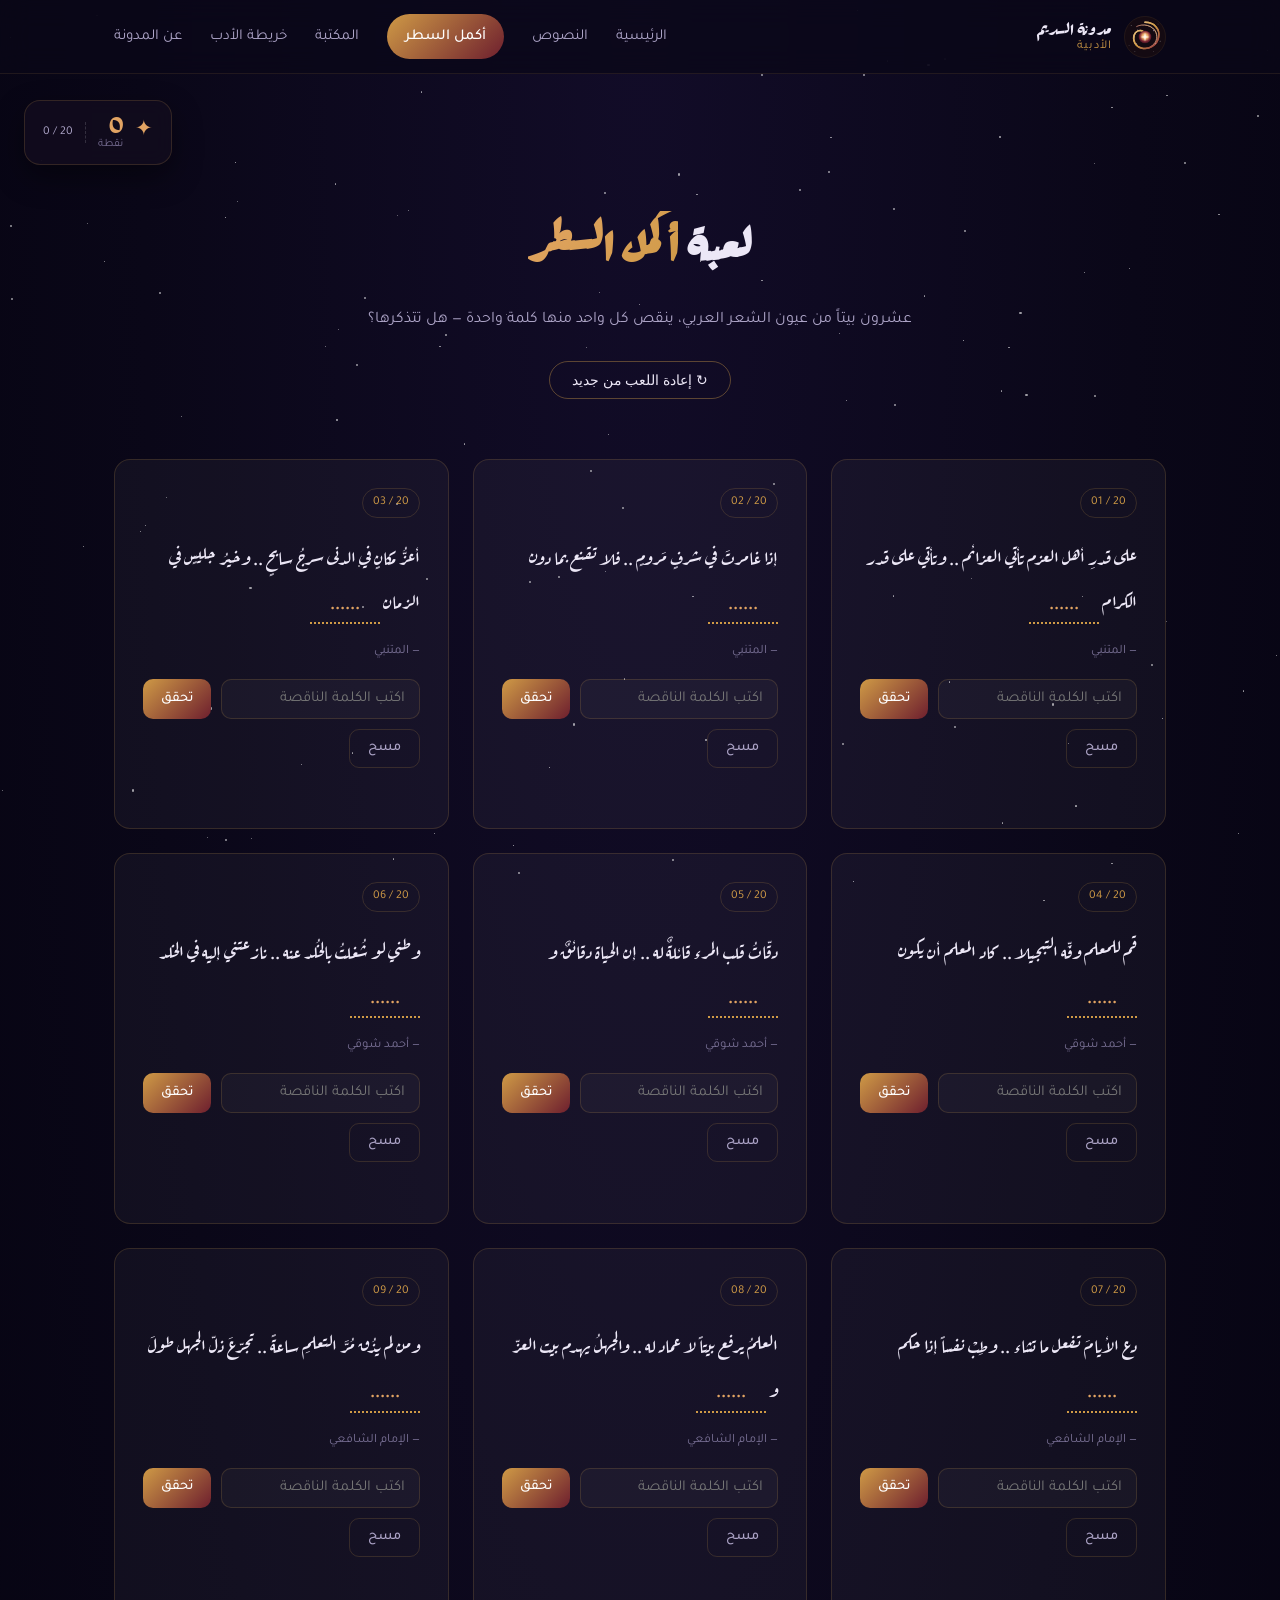
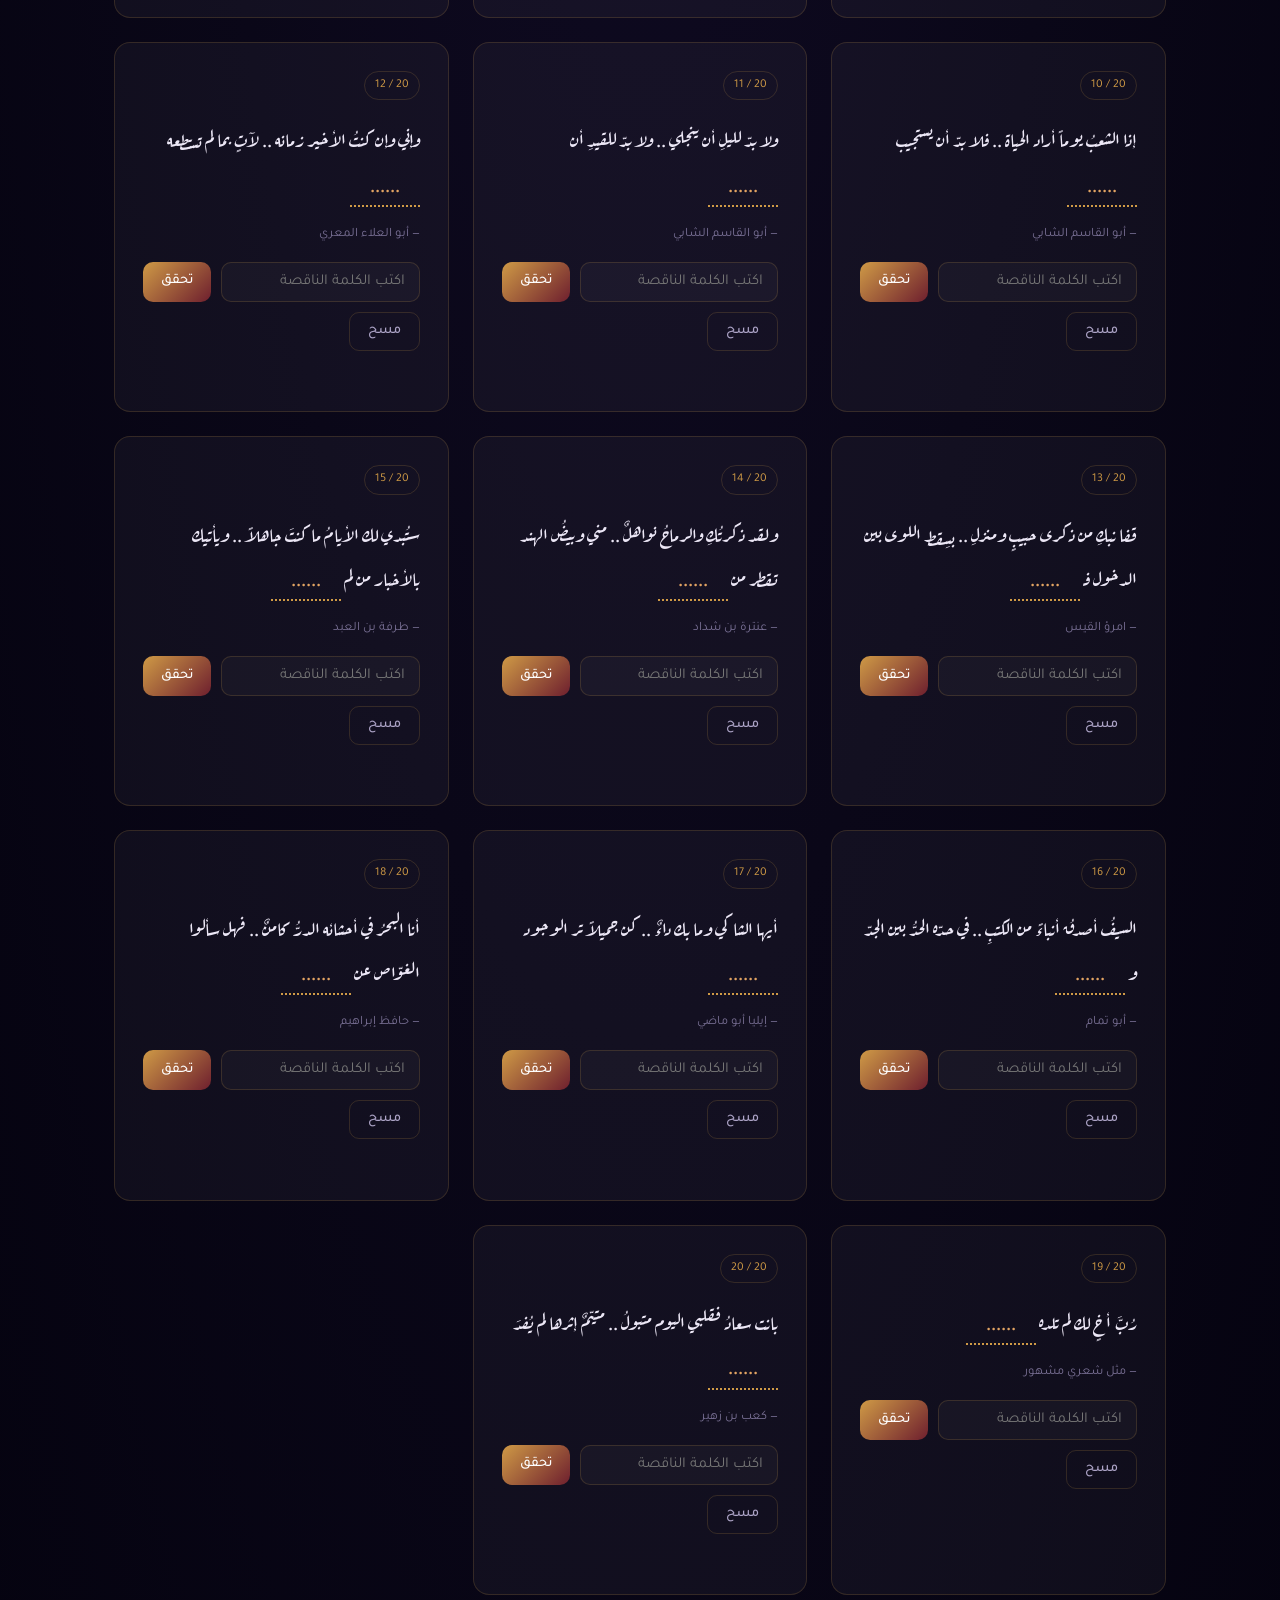
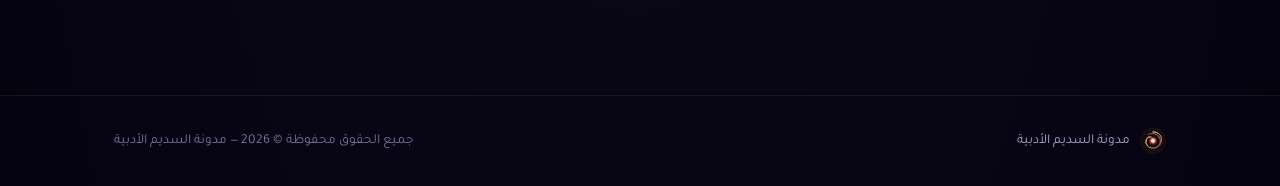
==== commit 06d27257: "Add interactive literature and geography map New parchment-style map links 12 Arab cities to famous " ====
--- a/game.html
+++ b/game.html
@@ -29,6 +29,7 @@
       <a href="index.html#texts">النصوص</a>
       <a href="game.html" class="nav-cta">أكمل السطر</a>
       <a href="library.html">المكتبة</a>
+      <a href="map.html">خريطة الأدب</a>
       <a href="index.html#about">عن المدونة</a>
     </nav>
     <button class="nav-toggle" id="navToggle" aria-label="فتح القائمة">
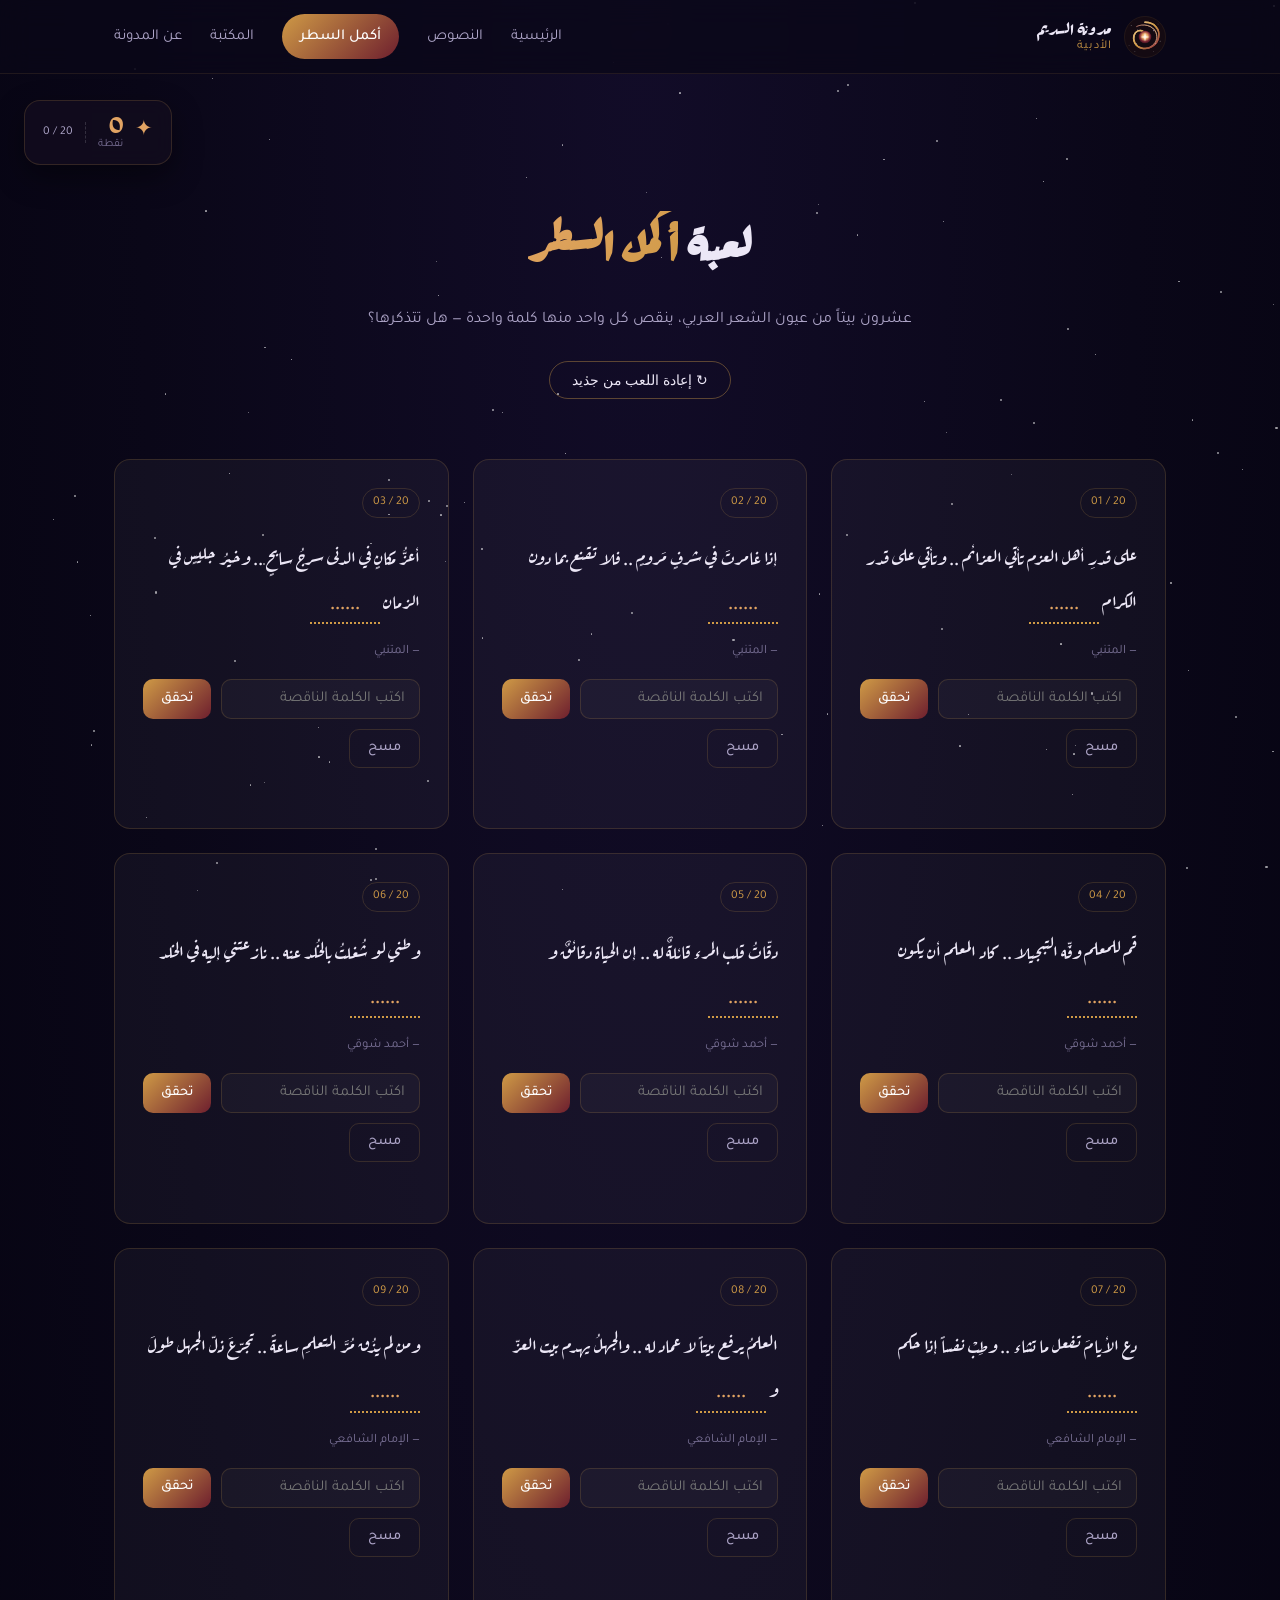
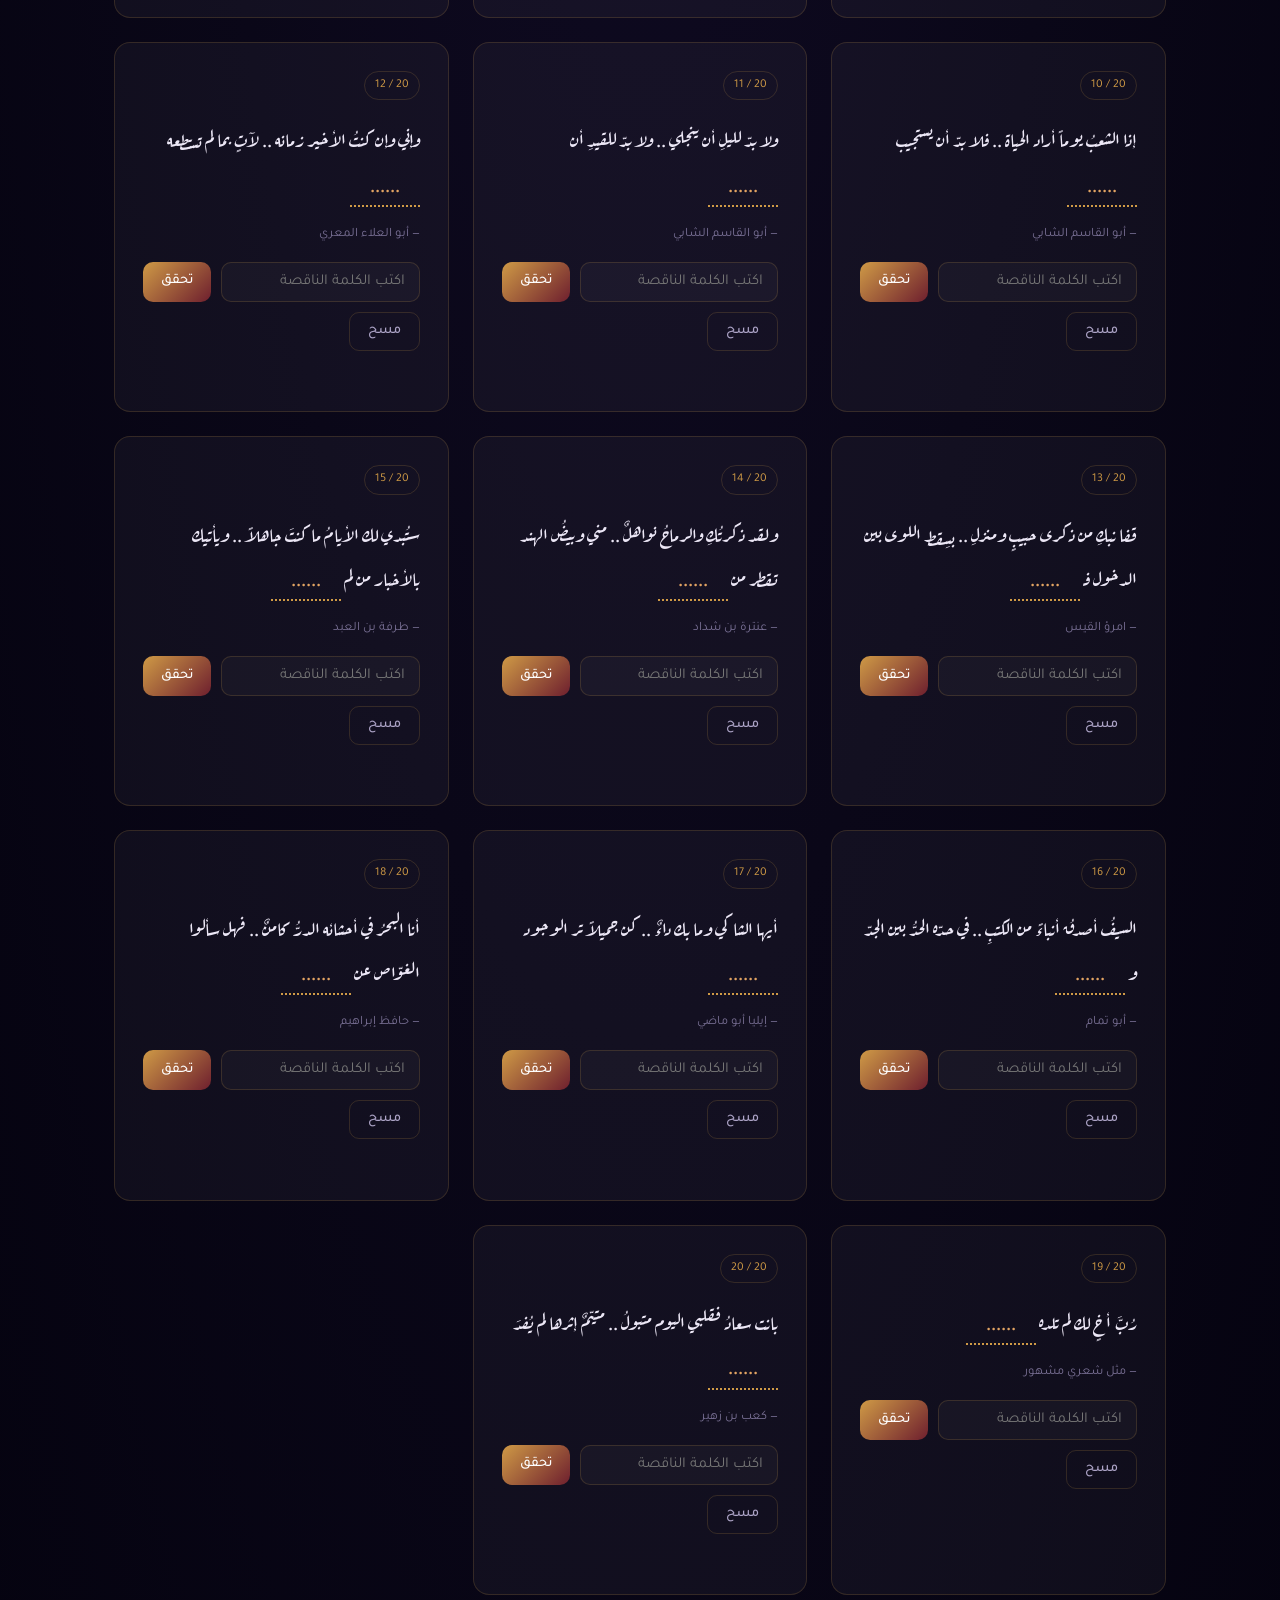
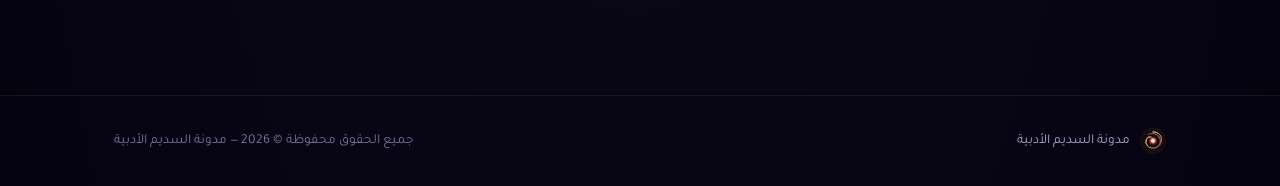
==== commit 72c3f2e2: "Remove literature map page Removed per request; kept the rest of the site intact." ====
--- a/game.html
+++ b/game.html
@@ -29,7 +29,6 @@
       <a href="index.html#texts">النصوص</a>
       <a href="game.html" class="nav-cta">أكمل السطر</a>
       <a href="library.html">المكتبة</a>
-      <a href="map.html">خريطة الأدب</a>
       <a href="index.html#about">عن المدونة</a>
     </nav>
     <button class="nav-toggle" id="navToggle" aria-label="فتح القائمة">
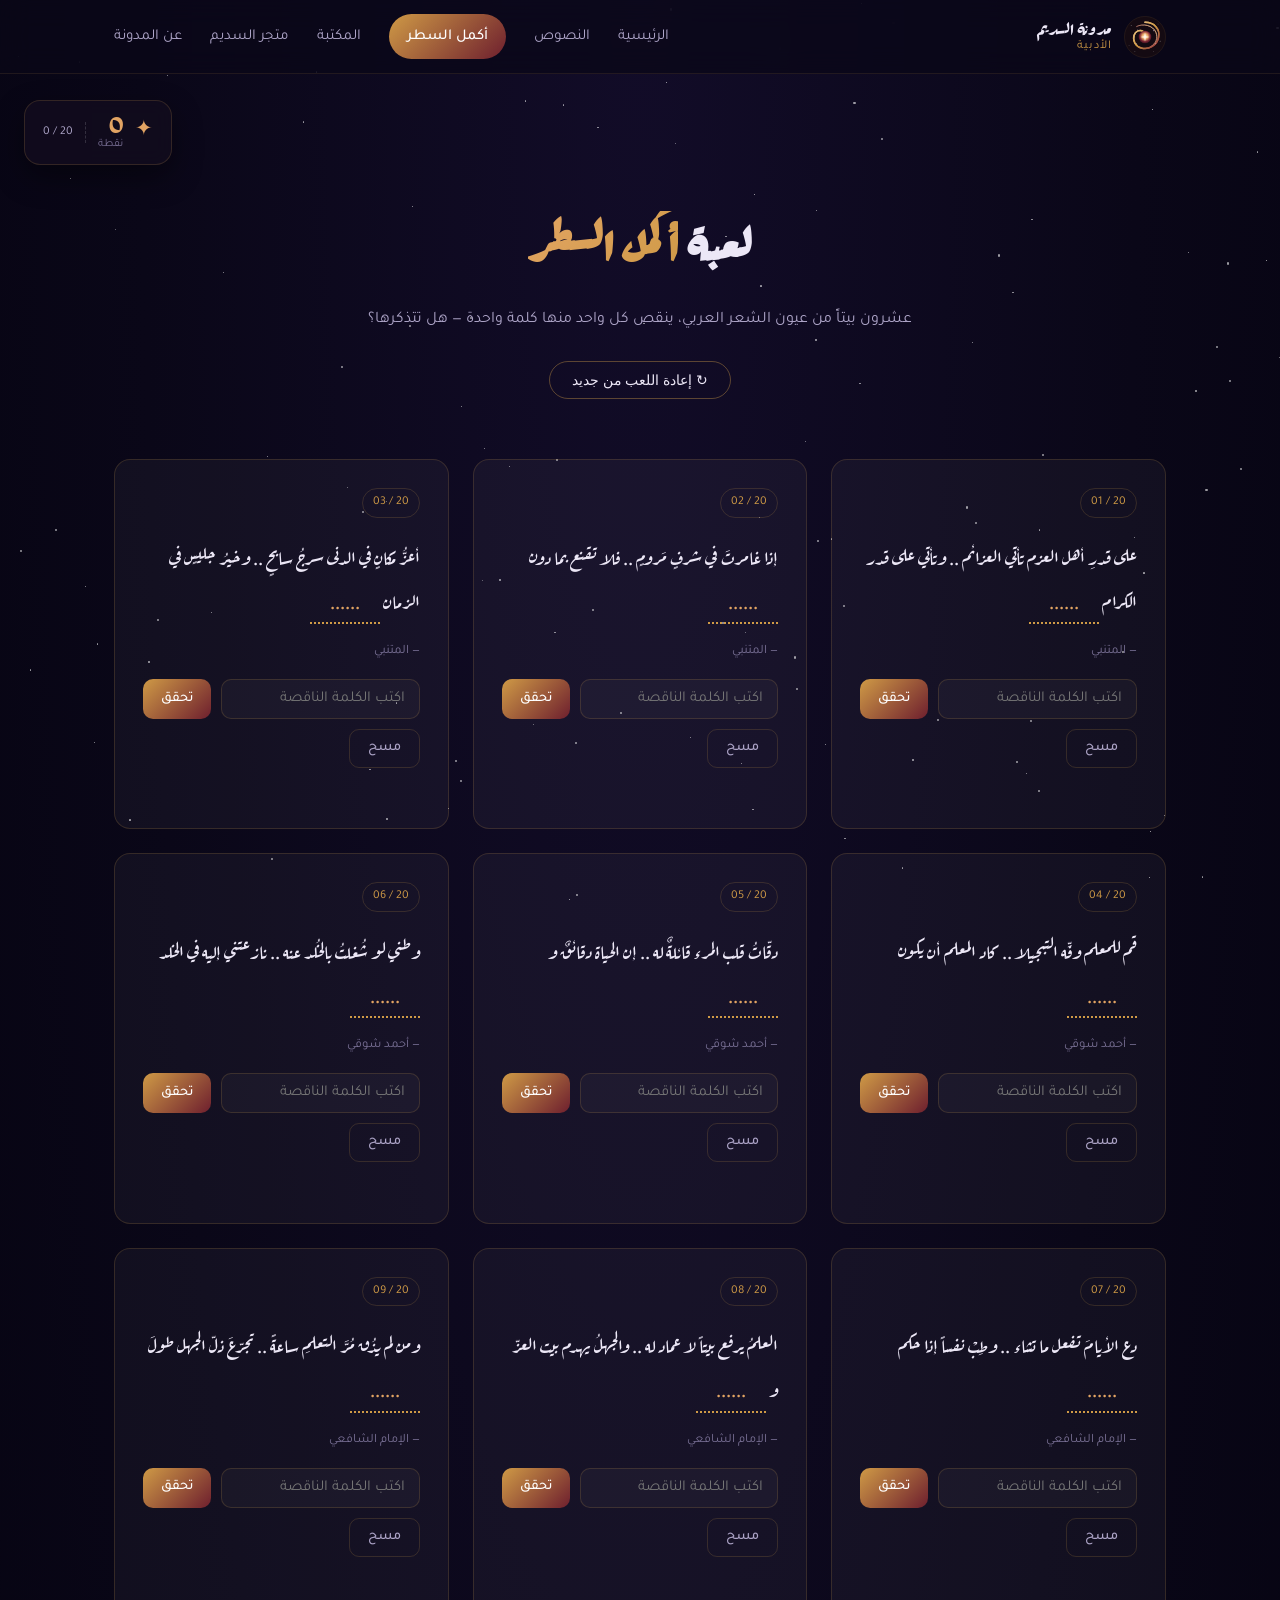
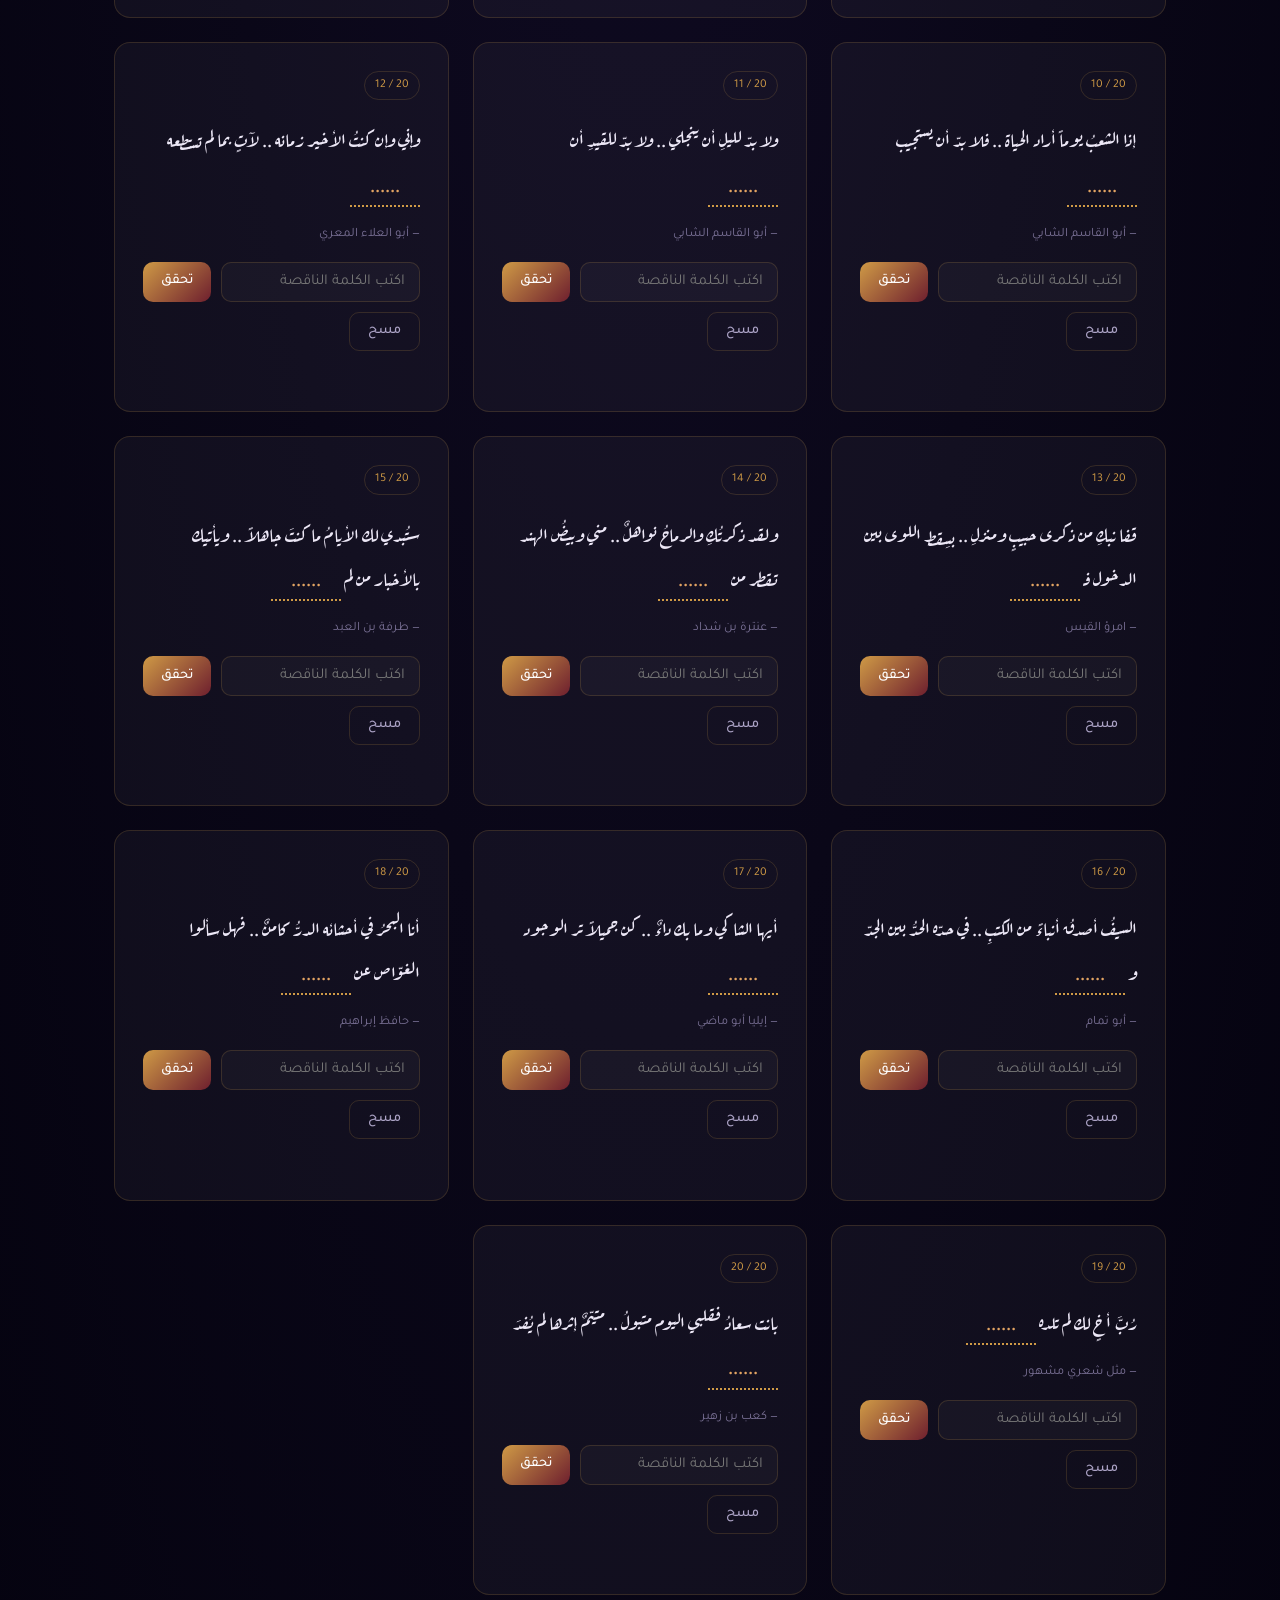
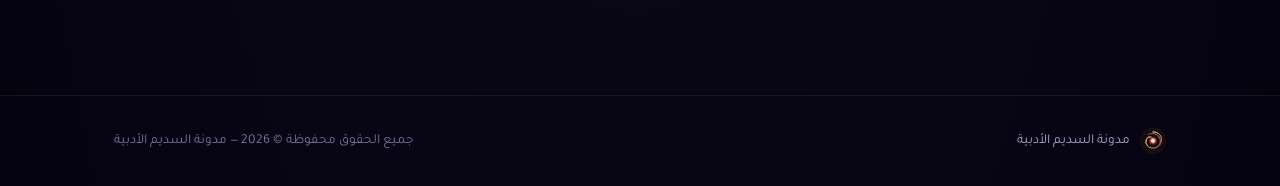
==== commit 070baacf: "Add Sadeem merch store page Showcases posters, mugs, and t-shirts designed from the blog's own ident" ====
--- a/game.html
+++ b/game.html
@@ -29,6 +29,7 @@
       <a href="index.html#texts">النصوص</a>
       <a href="game.html" class="nav-cta">أكمل السطر</a>
       <a href="library.html">المكتبة</a>
+      <a href="store.html">متجر السديم</a>
       <a href="index.html#about">عن المدونة</a>
     </nav>
     <button class="nav-toggle" id="navToggle" aria-label="فتح القائمة">
--- a/style.css
+++ b/style.css
@@ -368,6 +368,120 @@
   cursor: pointer;
 }
 .sort-select option { background: var(--bg-mid); }
+
+.view-toggle {
+  display: flex;
+  background: var(--bg-card);
+  border: 1px solid var(--card-border);
+  border-radius: 12px;
+  padding: 4px;
+  gap: 4px;
+}
+.view-btn {
+  background: none;
+  border: none;
+  color: var(--text-faint);
+  font-family: var(--font-body);
+  font-size: 0.85rem;
+  padding: 8px 16px;
+  border-radius: 8px;
+  cursor: pointer;
+  transition: background 0.2s, color 0.2s;
+}
+.view-btn.active {
+  background: linear-gradient(135deg, var(--accent-1), var(--accent-3));
+  color: #fff;
+}
+
+/* ---------- reactions ---------- */
+.reactions {
+  display: flex;
+  gap: 8px;
+  margin-top: 14px;
+}
+.reaction-btn {
+  display: inline-flex;
+  align-items: center;
+  gap: 5px;
+  background: rgba(60, 44, 28, 0.06);
+  border: 1px solid rgba(60, 44, 28, 0.25);
+  border-radius: 999px;
+  padding: 4px 11px;
+  font-size: 0.8rem;
+  color: var(--ink-soft);
+  cursor: pointer;
+  transition: transform 0.2s, border-color 0.2s, background 0.2s;
+}
+.reaction-btn:hover { transform: translateY(-2px); border-color: var(--stamp-ink); }
+.reaction-btn.reacted {
+  background: rgba(122, 34, 51, 0.12);
+  border-color: var(--stamp-ink);
+  color: var(--stamp-ink);
+  font-weight: 700;
+}
+.reaction-btn .count { min-width: 10px; text-align: center; }
+.reactions-modal .reaction-btn {
+  background: rgba(255,255,255,0.04);
+  border-color: var(--card-border);
+  color: var(--text-dim);
+}
+.reactions-modal .reaction-btn.reacted {
+  background: rgba(207, 158, 74, 0.15);
+  border-color: var(--accent-2);
+  color: var(--accent-2);
+}
+
+/* ---------- timeline (نهر الزمن) ---------- */
+.timeline {
+  position: relative;
+  padding-right: 30px;
+  max-width: 720px;
+  margin: 0 auto;
+}
+.timeline::before {
+  content: "";
+  position: absolute;
+  right: 8px;
+  top: 6px;
+  bottom: 6px;
+  width: 2px;
+  background: linear-gradient(var(--accent-1), var(--accent-3));
+  opacity: 0.6;
+}
+.timeline-item {
+  position: relative;
+  padding-right: 30px;
+  margin-bottom: 28px;
+}
+.timeline-item::before {
+  content: "";
+  position: absolute;
+  right: 2px;
+  top: 8px;
+  width: 14px;
+  height: 14px;
+  border-radius: 50%;
+  background: var(--accent-2);
+  box-shadow: 0 0 0 4px var(--bg-deep), 0 0 12px rgba(var(--accent-glow), 0.6);
+}
+.timeline-card {
+  background: var(--bg-card);
+  border: 1px solid var(--card-border);
+  border-radius: 14px;
+  padding: 18px 22px;
+  cursor: pointer;
+  transition: transform 0.25s, border-color 0.25s;
+}
+.timeline-card:hover { transform: translateX(-6px); border-color: rgba(207, 158, 74, 0.5); }
+.timeline-date { font-size: 0.75rem; color: var(--accent-2); margin-bottom: 6px; }
+.timeline-title { font-family: var(--font-serif); font-size: 1.15rem; color: var(--text-main); margin-bottom: 4px; }
+.timeline-meta { font-size: 0.8rem; color: var(--text-faint); margin-bottom: 8px; }
+.timeline-excerpt { font-size: 0.88rem; color: var(--text-dim); line-height: 1.8; }
+
+@media (max-width: 560px) {
+  .timeline { padding-right: 22px; }
+  .timeline-item { padding-right: 22px; }
+}
 
 /* ---------- posts grid : scattered paper notes ---------- */
 .posts-grid {
